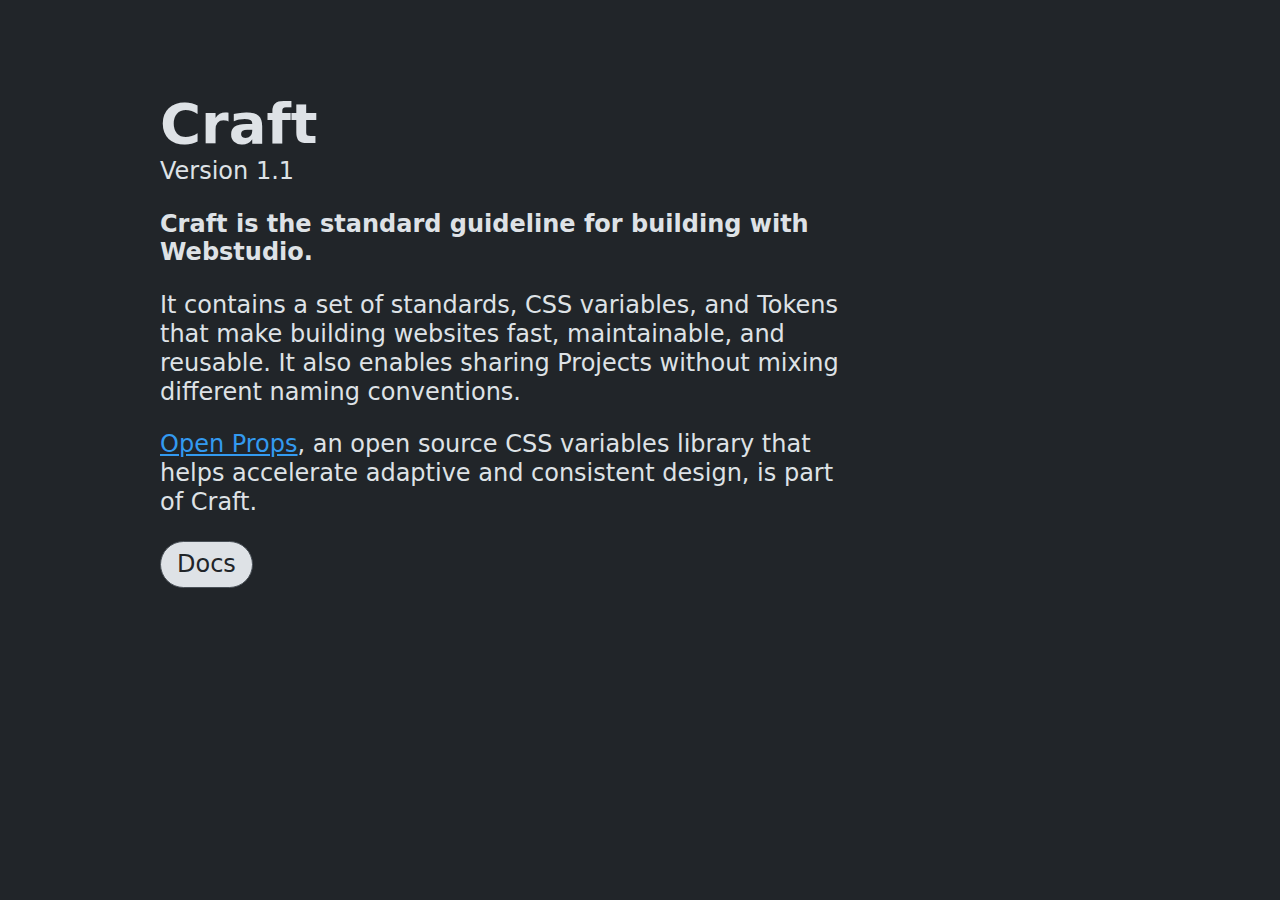
==== index.html @ 31cf50a5 "test" ====
<!doctype html>
<html lang="en">
  <head>
    <link
      rel="stylesheet"
      type="text/css"
      href="/assets/static/app_generated_index-6937cd5a.BO4XFbUO.css"
    />
    <meta charset="UTF-8" />
    <meta name="viewport" content="width=device-width,initial-scale=1" />
    <meta property="og:url" content="https://url/" />
    <title>Home</title>
    <meta property="og:title" content="Home" />
    <meta property="og:type" content="website" />
    <meta property="og:image" />
  </head>
  <body class="w-body">
    <section
      class="w-box cna0hdz c1mzb2kd c1357293 c9jnjeu c1myzjic ckmmjuv czr2pxy c155uc7w"
    >
      <h1 class="w-heading c11nr3ex c11dowh9 c32myit cwrra4i">Craft</h1>
      <div class="w-box cuoke4w c6oj68y">
        <div style="display: contents">
          <div style="display: contents">
            <div class="w-text">Version 1.1</div>
          </div>
        </div>
        <p class="w-paragraph">
          <b class="w-bold-text"
            >Craft is the standard guideline for building with Webstudio.</b
          >
        </p>
        <p class="w-paragraph">
          It contains a set of standards, CSS variables, and Tokens that make
          building websites fast, maintainable, and reusable. It also enables
          sharing Projects without mixing different naming conventions.
        </p>
        <p class="w-paragraph">
          <a
            href="https://open-props.style/"
            target="_blank"
            class="w-rich-text-link cio5jgl cld4m44 cl60rel c1ib9cr2"
            >Open Props</a
          >, an open source CSS variables library that helps accelerate adaptive
          and consistent design, is part of Craft.
        </p>
        <a
          href="https://docs.webstudio.is/university/craft"
          target="_blank"
          class="w-link c14yqvd4 cl8m66n c13b531o c1my01bv c14z1eqr c1ktl1y1 cgl7u82 crlid6h caoqbwa c1aguln c135vpv5 cqrpgto cl60rel c1ib9cr2"
          >Docs</a
        >
      </div>
    </section>
    <script id="vike_pageContext" type="application/json">
      {
        "_urlRewrite": null,
        "pageId": "/pages/index",
        "routeParams": {},
        "data": {
          "url": "https://url/",
          "system": { "params": {}, "search": {}, "origin": "https://url" },
          "resources": {},
          "pageMeta": {
            "title": "Home",
            "description": "!undefined",
            "excludePageFromSearch": "!undefined",
            "language": "!undefined",
            "socialImageAssetName": "craft-cover_6-d_66BVRzqkO3HYxEpa7.png",
            "socialImageUrl": "!undefined",
            "status": "!undefined",
            "redirect": "!undefined",
            "custom": []
          }
        }
      }
    </script>
    <script
      src="/assets/entries/entry-server-routing.krnFZ1Fj.js"
      type="module"
      async
    ></script>
    <link
      rel="modulepreload"
      href="/assets/entries/pages_index.BKEkWnJT.js"
      as="script"
      type="text/javascript"
    /><link
      rel="modulepreload"
      href="/assets/chunks/chunk-Dr3wryG8.js"
      as="script"
      type="text/javascript"
    />
  </body>
</html>
---- assets/static/app_generated_index-6937cd5a.BO4XFbUO.css ----
@layer presets{:root{display:grid;min-height:100%;font-family:Arial,Roboto,sans-serif;font-size:16px;line-height:1.2;white-space:pre-wrap;white-space-collapse:preserve}body.w-body{box-sizing:border-box;border-top-width:1px;border-right-width:1px;border-bottom-width:1px;border-left-width:1px;-webkit-font-smoothing:antialiased;-moz-osx-font-smoothing:grayscale;margin:0}div.w-box,address.w-box{box-sizing:border-box;border-top-width:1px;border-right-width:1px;border-bottom-width:1px;border-left-width:1px;outline-width:1px}article.w-box{box-sizing:border-box;border-top-width:1px;border-right-width:1px;border-bottom-width:1px;border-left-width:1px;outline-width:1px}aside.w-box{box-sizing:border-box;border-top-width:1px;border-right-width:1px;border-bottom-width:1px;border-left-width:1px;outline-width:1px}figure.w-box{box-sizing:border-box;border-top-width:1px;border-right-width:1px;border-bottom-width:1px;border-left-width:1px;outline-width:1px}footer.w-box{box-sizing:border-box;border-top-width:1px;border-right-width:1px;border-bottom-width:1px;border-left-width:1px;outline-width:1px}header.w-box{box-sizing:border-box;border-top-width:1px;border-right-width:1px;border-bottom-width:1px;border-left-width:1px;outline-width:1px}main.w-box{box-sizing:border-box;border-top-width:1px;border-right-width:1px;border-bottom-width:1px;border-left-width:1px;outline-width:1px}nav.w-box{box-sizing:border-box;border-top-width:1px;border-right-width:1px;border-bottom-width:1px;border-left-width:1px;outline-width:1px}section.w-box{box-sizing:border-box;border-top-width:1px;border-right-width:1px;border-bottom-width:1px;border-left-width:1px;outline-width:1px}h1.w-heading,h2.w-heading,h3.w-heading,h4.w-heading,h5.w-heading,h6.w-heading,p.w-paragraph{box-sizing:border-box;border-top-width:1px;border-right-width:1px;border-bottom-width:1px;border-left-width:1px;outline-width:1px}a.w-link{box-sizing:border-box;border-top-width:1px;border-right-width:1px;border-bottom-width:1px;border-left-width:1px;outline-width:1px;display:inline-block}b.w-bold-text{font-weight:700;box-sizing:border-box;border-top-width:1px;border-right-width:1px;border-bottom-width:1px;border-left-width:1px}a.w-rich-text-link{box-sizing:border-box;border-top-width:1px;border-right-width:1px;border-bottom-width:1px;border-left-width:1px;outline-width:1px;display:inline-block}div.w-text{box-sizing:border-box;border-top-width:1px;border-right-width:1px;border-bottom-width:1px;border-left-width:1px;outline-width:1px;min-height:1em}div.w-html-embed{display:contents;white-space:normal;white-space-collapse:collapse}img.w-image{box-sizing:border-box;border-top-width:1px;border-right-width:1px;border-bottom-width:1px;border-left-width:1px;outline-width:1px;max-width:100%;display:block;height:auto}code.w-code-text{font-family:ui-monospace,SFMono-Regular,Consolas,Liberation Mono,Menlo,monospace;font-size:1em;box-sizing:border-box;border-top-width:1px;border-right-width:1px;border-bottom-width:1px;border-left-width:1px;display:block;padding-left:.2em;padding-right:.2em;background-color:#eee;white-space:pre-wrap;white-space-collapse:preserve}ol.w-list,ul.w-list{box-sizing:border-box;border-top-width:1px;border-right-width:1px;border-bottom-width:1px;border-left-width:1px;outline-width:1px;margin-top:0;margin-bottom:10px;padding-left:40px}li.w-list-item,span.w-text-1{box-sizing:border-box;border-top-width:1px;border-right-width:1px;border-bottom-width:1px;border-left-width:1px;outline-width:1px}blockquote.w-blockquote{margin:0 0 10px;padding:10px 20px;border-left:5px solid rgba(226,226,226,1)}hr.w-separator{height:1px;color:inherit;box-sizing:border-box;border-top-width:1px;border-right-width:1px;border-bottom-width:1px;border-left-width:1px;background-color:gray;border-top-style:none;border-right-style:none;border-left-style:none;border-bottom-style:none}}@media all{:root{--font-lineheight-00: .95;--font-lineheight-0: 1.1;--font-lineheight-1: 1.25;--font-lineheight-2: 1.375;--font-lineheight-3: 1.5;--font-lineheight-4: 1.75;--font-lineheight-5: 2;--font-letterspacing-0: -.05em;--font-letterspacing-1: .025em;--font-letterspacing-2: .05em;--font-letterspacing-3: .075em;--font-letterspacing-4: .15em;--font-letterspacing-5: .5em;--font-letterspacing-6: .75em;--font-letterspacing-7: 1em;--font-size-00: .5rem;--font-size-0: .75rem;--font-size-1: 1rem;--font-size-2: 1.1rem;--font-size-3: 1.25rem;--font-size-4: 1.5rem;--font-size-5: 2rem;--font-size-6: 2.5rem;--font-size-7: 3rem;--font-size-8: 3.5rem;--font-size-fluid-0: clamp(.75rem,2vw,1rem);--font-size-fluid-1: clamp(1rem,4vw,1.5rem);--font-size-fluid-2: clamp(1.5rem,6vw,2.5rem);--font-size-fluid-3: clamp(2rem,9vw,3.5rem);--size-000: -.5rem;--size-00: -.25rem;--size-1: .25rem;--size-2: .5rem;--size-3: 1rem;--size-4: 1.25rem;--size-5: 1.5rem;--size-6: 1.75rem;--size-7: 2rem;--size-8: 3rem;--size-9: 4rem;--size-10: 5rem;--size-11: 7.5rem;--size-12: 10rem;--size-13: 15rem;--size-14: 20rem;--size-15: 30rem;--size-px-000: -8px;--size-px-00: -4px;--size-px-1: 4px;--size-px-2: 8px;--size-px-3: 16px;--size-px-4: 20px;--size-px-5: 24px;--size-px-6: 28px;--size-px-7: 32px;--size-px-8: 48px;--size-px-9: 64px;--size-px-10: 80px;--size-px-11: 120px;--size-px-12: 160px;--size-px-13: 240px;--size-px-14: 320px;--size-px-15: 480px;--size-fluid-1: clamp(.5rem,1vw,1rem);--size-fluid-2: clamp(1rem,2vw,1.5rem);--size-fluid-3: clamp(1.5rem,3vw,2rem);--size-fluid-4: clamp(2rem,4vw,3rem);--size-fluid-5: clamp(4rem,5vw,5rem);--size-fluid-6: clamp(5rem,7vw,7.5rem);--size-fluid-7: clamp(7.5rem,10vw,10rem);--size-fluid-8: clamp(10rem,20vw,15rem);--size-fluid-9: clamp(15rem,30vw,20rem);--size-fluid-10: clamp(20rem,40vw,30rem);--size-content-1: 20ch;--size-content-2: 45ch;--size-content-3: 60ch;--size-header-1: 20ch;--size-header-2: 25ch;--size-header-3: 35ch;--size-xxs: 240px;--size-xs: 360px;--size-sm: 480px;--size-md: 768px;--size-lg: 1024px;--size-xl: 1440px;--size-xxl: 1920px;--size-relative-000: -.5ch;--size-relative-00: -.25ch;--size-relative-1: .25ch;--size-relative-2: .5ch;--size-relative-3: 1ch;--size-relative-4: 1.25ch;--size-relative-5: 1.5ch;--size-relative-6: 1.75ch;--size-relative-7: 2ch;--size-relative-8: 3ch;--size-relative-9: 4ch;--size-relative-10: 5ch;--size-relative-11: 7.5ch;--size-relative-12: 10ch;--size-relative-13: 15ch;--size-relative-14: 20ch;--size-relative-15: 30ch;--ease-1: cubic-bezier(.25,0,.5,1);--ease-2: cubic-bezier(.25,0,.4,1);--ease-3: cubic-bezier(.25,0,.3,1);--ease-4: cubic-bezier(.25,0,.2,1);--ease-5: cubic-bezier(.25,0,.1,1);--ease-in-1: cubic-bezier(.25,0,1,1);--ease-in-2: cubic-bezier(.5,0,1,1);--ease-in-3: cubic-bezier(.7,0,1,1);--ease-in-4: cubic-bezier(.9,0,1,1);--ease-in-5: cubic-bezier(1,0,1,1);--ease-out-1: cubic-bezier(0,0,.75,1);--ease-out-2: cubic-bezier(0,0,.5,1);--ease-out-3: cubic-bezier(0,0,.3,1);--ease-out-4: cubic-bezier(0,0,.1,1);--ease-out-5: cubic-bezier(0,0,0,1);--ease-in-out-1: cubic-bezier(.1,0,.9,1);--ease-in-out-2: cubic-bezier(.3,0,.7,1);--ease-in-out-3: cubic-bezier(.5,0,.5,1);--ease-in-out-4: cubic-bezier(.7,0,.3,1);--ease-in-out-5: cubic-bezier(.9,0,.1,1);--ease-elastic-out-1: cubic-bezier(.5,.75,.75,1.25);--ease-elastic-out-2: cubic-bezier(.5,1,.75,1.25);--ease-elastic-out-3: cubic-bezier(.5,1.25,.75,1.25);--ease-elastic-out-4: cubic-bezier(.5,1.5,.75,1.25);--ease-elastic-out-5: cubic-bezier(.5,1.75,.75,1.25);--ease-elastic-in-1: cubic-bezier(.5,-.25,.75,1);--ease-elastic-in-2: cubic-bezier(.5,-.5,.75,1);--ease-elastic-in-3: cubic-bezier(.5,-.75,.75,1);--ease-elastic-in-4: cubic-bezier(.5,-1,.75,1);--ease-elastic-in-5: cubic-bezier(.5,-1.25,.75,1);--ease-elastic-in-out-1: cubic-bezier(.5,-.1,.1,1.5);--ease-elastic-in-out-2: cubic-bezier(.5,-.3,.1,1.5);--ease-elastic-in-out-3: cubic-bezier(.5,-.5,.1,1.5);--ease-elastic-in-out-4: cubic-bezier(.5,-.7,.1,1.5);--ease-elastic-in-out-5: cubic-bezier(.5,-.9,.1,1.5);--ease-step-1: steps(2);--ease-step-2: steps(3);--ease-step-3: steps(4);--ease-step-4: steps(7);--ease-step-5: steps(10);--ease-elastic-1: var(--ease-elastic-out-1);--ease-elastic-2: var(--ease-elastic-out-2);--ease-elastic-3: var(--ease-elastic-out-3);--ease-elastic-4: var(--ease-elastic-out-4);--ease-elastic-5: var(--ease-elastic-out-5);--ease-squish-1: var(--ease-elastic-in-out-1);--ease-squish-2: var(--ease-elastic-in-out-2);--ease-squish-3: var(--ease-elastic-in-out-3);--ease-squish-4: var(--ease-elastic-in-out-4);--ease-squish-5: var(--ease-elastic-in-out-5);--ease-spring-1: linear(0,.006,.025 2.8%,.101 6.1%,.539 18.9%,.721 25.3%,.849 31.5%,.937 38.1%,.968 41.8%,.991 45.7%,1.006 50.1%,1.015 55%,1.017 63.9%,1.001);--ease-spring-2: linear(0,.007,.029 2.2%,.118 4.7%,.625 14.4%,.826 19%,.902,.962,1.008 26.1%,1.041 28.7%,1.064 32.1%,1.07 36%,1.061 40.5%,1.015 53.4%,.999 61.6%,.995 71.2%,1);--ease-spring-3: linear(0,.009,.035 2.1%,.141 4.4%,.723 12.9%,.938 16.7%,1.017,1.077,1.121,1.149 24.3%,1.159,1.163,1.161,1.154 29.9%,1.129 32.8%,1.051 39.6%,1.017 43.1%,.991,.977 51%,.974 53.8%,.975 57.1%,.997 69.8%,1.003 76.9%,1);--ease-spring-4: linear(0,.009,.037 1.7%,.153 3.6%,.776 10.3%,1.001,1.142 16%,1.185,1.209 19%,1.215 19.9% 20.8%,1.199,1.165 25%,1.056 30.3%,1.008 33%,.973,.955 39.2%,.953 41.1%,.957 43.3%,.998 53.3%,1.009 59.1% 63.7%,.998 78.9%,1);--ease-spring-5: linear(0,.01,.04 1.6%,.161 3.3%,.816 9.4%,1.046,1.189 14.4%,1.231,1.254 17%,1.259,1.257 18.6%,1.236,1.194 22.3%,1.057 27%,.999 29.4%,.955 32.1%,.942,.935 34.9%,.933,.939 38.4%,1 47.3%,1.011,1.017 52.6%,1.016 56.4%,1 65.2%,.996 70.2%,1.001 87.2%,1);--ease-bounce-1: linear(0,.004,.016,.035,.063,.098,.141,.191,.25,.316,.391 36.8%,.563,.766,1 58.8%,.946,.908 69.1%,.895,.885,.879,.878,.879,.885,.895,.908 89.7%,.946,1);--ease-bounce-2: linear(0,.004,.016,.035,.063,.098,.141 15.1%,.25,.391,.562,.765,1,.892 45.2%,.849,.815,.788,.769,.757,.753,.757,.769,.788,.815,.85,.892 75.2%,1 80.2%,.973,.954,.943,.939,.943,.954,.973,1);--ease-bounce-3: linear(0,.004,.016,.035,.062,.098,.141 11.4%,.25,.39,.562,.764,1 30.3%,.847 34.8%,.787,.737,.699,.672,.655,.65,.656,.672,.699,.738,.787,.847 61.7%,1 66.2%,.946,.908,.885 74.2%,.879,.878,.879,.885 79.5%,.908,.946,1 87.4%,.981,.968,.96,.957,.96,.968,.981,1);--ease-bounce-4: linear(0,.004,.016 3%,.062,.141,.25,.391,.562 18.2%,1 24.3%,.81,.676 32.3%,.629,.595,.575,.568,.575,.595,.629,.676 48.2%,.811,1 56.2%,.918,.86,.825,.814,.825,.86,.918,1 77.2%,.94 80.6%,.925,.92,.925,.94 87.5%,1 90.9%,.974,.965,.974,1);--ease-bounce-5: linear(0,.004,.016 2.5%,.063,.141,.25 10.1%,.562,1 20.2%,.783,.627,.534 30.9%,.511,.503,.511,.534 38%,.627,.782,1 48.7%,.892,.815,.769 56.3%,.757,.753,.757,.769 61.3%,.815,.892,1 68.8%,.908 72.4%,.885,.878,.885,.908 79.4%,1 83%,.954 85.5%,.943,.939,.943,.954 90.5%,1 93%,.977,.97,.977,1);--layer-1: 1;--layer-2: 2;--layer-3: 3;--layer-4: 4;--layer-5: 5;--layer-important: 2147483647;--shadow-color: 220 3% 15%;--shadow-strength: 1%;--inner-shadow-highlight: inset 0-.5px 0 0#fff,inset 0 .5px 0 0 rgba(0,0,0,.067);--shadow-1: 0 1px 2px -1px hsl(var(--shadow-color)/calc(var(--shadow-strength) + 9%));--shadow-2: 0 3px 5px -2px hsl(var(--shadow-color)/calc(var(--shadow-strength) + 3%)),0 7px 14px -5px hsl(var(--shadow-color)/calc(var(--shadow-strength) + 5%));--shadow-3: 0 -1px 3px 0 hsl(var(--shadow-color)/calc(var(--shadow-strength) + 2%)),0 1px 2px -5px hsl(var(--shadow-color)/calc(var(--shadow-strength) + 2%)),0 2px 5px -5px hsl(var(--shadow-color)/calc(var(--shadow-strength) + 4%)),0 4px 12px -5px hsl(var(--shadow-color)/calc(var(--shadow-strength) + 5%)),0 12px 15px -5px hsl(var(--shadow-color)/calc(var(--shadow-strength) + 7%));--shadow-4: 0 -2px 5px 0 hsl(var(--shadow-color)/calc(var(--shadow-strength) + 2%)),0 1px 1px -2px hsl(var(--shadow-color)/calc(var(--shadow-strength) + 3%)),0 2px 2px -2px hsl(var(--shadow-color)/calc(var(--shadow-strength) + 3%)),0 5px 5px -2px hsl(var(--shadow-color)/calc(var(--shadow-strength) + 4%)),0 9px 9px -2px hsl(var(--shadow-color)/calc(var(--shadow-strength) + 5%)),0 16px 16px -2px hsl(var(--shadow-color)/calc(var(--shadow-strength) + 6%));--shadow-5: 0 -1px 2px 0 hsl(var(--shadow-color)/calc(var(--shadow-strength) + 2%)),0 2px 1px -2px hsl(var(--shadow-color)/calc(var(--shadow-strength) + 3%)),0 5px 5px -2px hsl(var(--shadow-color)/calc(var(--shadow-strength) + 3%)),0 10px 10px -2px hsl(var(--shadow-color)/calc(var(--shadow-strength) + 4%)),0 20px 20px -2px hsl(var(--shadow-color)/calc(var(--shadow-strength) + 5%)),0 40px 40px -2px hsl(var(--shadow-color)/calc(var(--shadow-strength) + 7%));--shadow-6: 0 -1px 2px 0 hsl(var(--shadow-color)/calc(var(--shadow-strength) + 2%)),0 3px 2px -2px hsl(var(--shadow-color)/calc(var(--shadow-strength) + 3%)),0 7px 5px -2px hsl(var(--shadow-color)/calc(var(--shadow-strength) + 3%)),0 12px 10px -2px hsl(var(--shadow-color)/calc(var(--shadow-strength) + 4%)),0 22px 18px -2px hsl(var(--shadow-color)/calc(var(--shadow-strength) + 5%)),0 41px 33px -2px hsl(var(--shadow-color)/calc(var(--shadow-strength) + 6%)),0 100px 80px -2px hsl(var(--shadow-color)/calc(var(--shadow-strength) + 7%));--inner-shadow-0: inset 0 0 0 1px hsl(var(--shadow-color)/calc(var(--shadow-strength) + 9%));--inner-shadow-1: inset 0 1px 2px 0 hsl(var(--shadow-color)/calc(var(--shadow-strength) + 9%)),var(--inner-shadow-highlight);--inner-shadow-2: inset 0 1px 4px 0 hsl(var(--shadow-color)/calc(var(--shadow-strength) + 9%)),var(--inner-shadow-highlight);--inner-shadow-3: inset 0 2px 8px 0 hsl(var(--shadow-color)/calc(var(--shadow-strength) + 9%)),var(--inner-shadow-highlight);--inner-shadow-4: inset 0 2px 14px 0 hsl(var(--shadow-color)/calc(var(--shadow-strength) + 9%)),var(--inner-shadow-highlight);--ratio-square: 1;--ratio-landscape: 4/3;--ratio-portrait: 3/4;--ratio-widescreen: 16/9;--ratio-ultrawide: 18/5;--ratio-golden: 1.618/1;--gray-0: rgba(248, 249, 250, 1);--gray-1: rgba(241, 243, 245, 1);--gray-2: rgba(233, 236, 239, 1);--gray-3: rgba(222, 226, 230, 1);--gray-4: rgba(206, 212, 218, 1);--gray-5: rgba(173, 181, 189, 1);--gray-6: rgba(134, 142, 150, 1);--gray-7: rgba(73, 80, 87, 1);--gray-8: rgba(52, 58, 64, 1);--gray-9: rgba(33, 37, 41, 1);--gray-10: rgba(22, 25, 29, 1);--gray-11: rgba(13, 15, 18, 1);--gray-12: rgba(3, 5, 7, 1);--stone-0: rgba(248, 250, 251, 1);--stone-1: rgba(242, 244, 246, 1);--stone-2: rgba(235, 237, 239, 1);--stone-3: rgba(224, 228, 229, 1);--stone-4: rgba(209, 214, 216, 1);--stone-5: rgba(177, 182, 185, 1);--stone-6: rgba(151, 155, 157, 1);--stone-7: rgba(126, 130, 130, 1);--stone-8: rgba(102, 105, 104, 1);--stone-9: rgba(80, 81, 79, 1);--stone-10: rgba(58, 58, 55, 1);--stone-11: rgba(37, 37, 33, 1);--stone-12: rgba(18, 18, 16, 1);--red-0: rgba(255, 245, 245, 1);--red-1: rgba(255, 227, 227, 1);--red-2: rgba(255, 201, 201, 1);--red-3: rgba(255, 168, 168, 1);--red-4: rgba(255, 135, 135, 1);--red-5: rgba(255, 107, 107, 1);--red-6: rgba(250, 82, 82, 1);--red-7: rgba(240, 62, 62, 1);--red-8: rgba(224, 49, 49, 1);--red-9: rgba(201, 42, 42, 1);--red-10: rgba(176, 37, 37, 1);--red-11: rgba(150, 32, 32, 1);--red-12: rgba(125, 26, 26, 1);--pink-0: rgba(255, 240, 246, 1);--pink-1: rgba(255, 222, 235, 1);--pink-2: rgba(252, 194, 215, 1);--pink-3: rgba(250, 162, 193, 1);--pink-4: rgba(247, 131, 172, 1);--pink-5: rgba(240, 101, 149, 1);--pink-6: rgba(230, 73, 128, 1);--pink-7: rgba(214, 51, 108, 1);--pink-8: rgba(194, 37, 92, 1);--pink-9: rgba(166, 30, 77, 1);--pink-10: rgba(140, 25, 65, 1);--pink-11: rgba(115, 21, 54, 1);--pink-12: rgba(89, 16, 42, 1);--purple-0: rgba(248, 240, 252, 1);--purple-1: rgba(243, 217, 250, 1);--purple-2: rgba(238, 190, 250, 1);--purple-3: rgba(229, 153, 247, 1);--purple-4: rgba(218, 119, 242, 1);--purple-5: rgba(204, 93, 232, 1);--purple-6: rgba(190, 75, 219, 1);--purple-7: rgba(174, 62, 201, 1);--purple-8: rgba(156, 54, 181, 1);--purple-9: rgba(134, 46, 156, 1);--purple-10: rgba(112, 38, 130, 1);--purple-11: rgba(90, 30, 105, 1);--purple-12: rgba(68, 23, 79, 1);--violet-0: rgba(243, 240, 255, 1);--violet-1: rgba(229, 219, 255, 1);--violet-2: rgba(208, 191, 255, 1);--violet-3: rgba(177, 151, 252, 1);--violet-4: rgba(151, 117, 250, 1);--violet-5: rgba(132, 94, 247, 1);--violet-6: rgba(121, 80, 242, 1);--violet-7: rgba(112, 72, 232, 1);--violet-8: rgba(103, 65, 217, 1);--violet-9: rgba(95, 61, 196, 1);--violet-10: rgba(82, 53, 171, 1);--violet-11: rgba(70, 45, 145, 1);--violet-12: rgba(58, 37, 120, 1);--indigo-0: rgba(237, 242, 255, 1);--indigo-1: rgba(219, 228, 255, 1);--indigo-2: rgba(186, 200, 255, 1);--indigo-3: rgba(145, 167, 255, 1);--indigo-4: rgba(116, 143, 252, 1);--indigo-5: rgba(92, 124, 250, 1);--indigo-6: rgba(76, 110, 245, 1);--indigo-7: rgba(66, 99, 235, 1);--indigo-8: rgba(59, 91, 219, 1);--indigo-9: rgba(54, 79, 199, 1);--indigo-10: rgba(47, 68, 173, 1);--indigo-11: rgba(40, 58, 148, 1);--indigo-12: rgba(33, 48, 122, 1);--blue-0: rgba(231, 245, 255, 1);--blue-1: rgba(208, 235, 255, 1);--blue-2: rgba(165, 216, 255, 1);--blue-3: rgba(116, 192, 252, 1);--blue-4: rgba(77, 171, 247, 1);--blue-5: rgba(51, 154, 240, 1);--blue-6: rgba(34, 139, 230, 1);--blue-7: rgba(28, 126, 214, 1);--blue-8: rgba(25, 113, 194, 1);--blue-9: rgba(24, 100, 171, 1);--blue-10: rgba(20, 85, 145, 1);--blue-11: rgba(17, 70, 120, 1);--blue-12: rgba(13, 55, 94, 1);--cyan-0: rgba(227, 250, 252, 1);--cyan-1: rgba(197, 246, 250, 1);--cyan-2: rgba(153, 233, 242, 1);--cyan-3: rgba(102, 217, 232, 1);--cyan-4: rgba(59, 201, 219, 1);--cyan-5: rgba(34, 184, 207, 1);--cyan-6: rgba(21, 170, 191, 1);--cyan-7: rgba(16, 152, 173, 1);--cyan-8: rgba(12, 133, 153, 1);--cyan-9: rgba(11, 114, 133, 1);--cyan-10: rgba(9, 92, 107, 1);--cyan-11: rgba(7, 70, 82, 1);--cyan-12: rgba(5, 48, 56, 1);--teal-0: rgba(230, 252, 245, 1);--teal-1: rgba(195, 250, 232, 1);--teal-2: rgba(150, 242, 215, 1);--teal-3: rgba(99, 230, 190, 1);--teal-4: rgba(56, 217, 169, 1);--teal-5: rgba(32, 201, 151, 1);--teal-6: rgba(18, 184, 134, 1);--teal-7: rgba(12, 166, 120, 1);--teal-8: rgba(9, 146, 104, 1);--teal-9: rgba(8, 127, 91, 1);--teal-10: rgba(6, 102, 73, 1);--teal-11: rgba(5, 77, 55, 1);--teal-12: rgba(3, 51, 37, 1);--green-0: rgba(235, 251, 238, 1);--green-1: rgba(211, 249, 216, 1);--green-2: rgba(178, 242, 187, 1);--green-3: rgba(140, 233, 154, 1);--green-4: rgba(105, 219, 124, 1);--green-5: rgba(81, 207, 102, 1);--green-6: rgba(64, 192, 87, 1);--green-7: rgba(55, 178, 77, 1);--green-8: rgba(47, 158, 68, 1);--green-9: rgba(43, 138, 62, 1);--green-10: rgba(35, 112, 50, 1);--green-11: rgba(27, 87, 39, 1);--green-12: rgba(19, 61, 27, 1);--lime-0: rgba(244, 252, 227, 1);--lime-1: rgba(233, 250, 200, 1);--lime-2: rgba(216, 245, 162, 1);--lime-3: rgba(192, 235, 117, 1);--lime-4: rgba(169, 227, 75, 1);--lime-5: rgba(148, 216, 45, 1);--lime-6: rgba(130, 201, 30, 1);--lime-7: rgba(116, 184, 22, 1);--lime-8: rgba(102, 168, 15, 1);--lime-9: rgba(92, 148, 13, 1);--lime-10: rgba(76, 122, 11, 1);--lime-11: rgba(60, 97, 9, 1);--lime-12: rgba(44, 71, 6, 1);--yellow-0: rgba(255, 249, 219, 1);--yellow-1: rgba(255, 243, 191, 1);--yellow-2: rgba(255, 236, 153, 1);--yellow-3: rgba(255, 224, 102, 1);--yellow-4: rgba(255, 212, 59, 1);--yellow-5: rgba(252, 196, 25, 1);--yellow-6: rgba(250, 176, 5, 1);--yellow-7: rgba(245, 159, 0, 1);--yellow-8: rgba(240, 140, 0, 1);--yellow-9: rgba(230, 119, 0, 1);--yellow-10: rgba(179, 92, 0, 1);--yellow-11: rgba(128, 66, 0, 1);--yellow-12: rgba(102, 53, 0, 1);--orange-0: rgba(255, 244, 230, 1);--orange-1: rgba(255, 232, 204, 1);--orange-2: rgba(255, 216, 168, 1);--orange-3: rgba(255, 192, 120, 1);--orange-4: rgba(255, 169, 77, 1);--orange-5: rgba(255, 146, 43, 1);--orange-6: rgba(253, 126, 20, 1);--orange-7: rgba(247, 103, 7, 1);--orange-8: rgba(232, 89, 12, 1);--orange-9: rgba(217, 72, 15, 1);--orange-10: rgba(191, 64, 13, 1);--orange-11: rgba(153, 51, 11, 1);--orange-12: rgba(128, 43, 9, 1);--choco-0: rgba(255, 248, 220, 1);--choco-1: rgba(252, 225, 188, 1);--choco-2: rgba(247, 202, 158, 1);--choco-3: rgba(241, 178, 128, 1);--choco-4: rgba(233, 155, 98, 1);--choco-5: rgba(223, 133, 69, 1);--choco-6: rgba(212, 110, 37, 1);--choco-7: rgba(189, 95, 27, 1);--choco-8: rgba(164, 81, 23, 1);--choco-9: rgba(138, 69, 19, 1);--choco-10: rgba(112, 58, 19, 1);--choco-11: rgba(87, 47, 18, 1);--choco-12: rgba(61, 33, 13, 1);--brown-0: rgba(250, 244, 235, 1);--brown-1: rgba(237, 224, 209, 1);--brown-2: rgba(224, 202, 183, 1);--brown-3: rgba(211, 183, 158, 1);--brown-4: rgba(197, 162, 133, 1);--brown-5: rgba(183, 143, 109, 1);--brown-6: rgba(168, 124, 86, 1);--brown-7: rgba(149, 107, 71, 1);--brown-8: rgba(130, 91, 58, 1);--brown-9: rgba(111, 75, 45, 1);--brown-10: rgba(94, 58, 33, 1);--brown-11: rgba(78, 43, 21, 1);--brown-12: rgba(66, 36, 18, 1);--sand-0: rgba(248, 250, 251, 1);--sand-1: rgba(230, 228, 220, 1);--sand-2: rgba(213, 207, 189, 1);--sand-3: rgba(194, 185, 160, 1);--sand-4: rgba(174, 165, 140, 1);--sand-5: rgba(154, 145, 120, 1);--sand-6: rgba(134, 124, 101, 1);--sand-7: rgba(115, 106, 83, 1);--sand-8: rgba(95, 87, 70, 1);--sand-9: rgba(75, 70, 57, 1);--sand-10: rgba(56, 53, 45, 1);--sand-11: rgba(37, 37, 33, 1);--sand-12: rgba(18, 18, 16, 1);--camo-0: rgba(249, 251, 231, 1);--camo-1: rgba(232, 237, 156, 1);--camo-2: rgba(210, 223, 78, 1);--camo-3: rgba(194, 206, 52, 1);--camo-4: rgba(181, 187, 46, 1);--camo-5: rgba(167, 168, 39, 1);--camo-6: rgba(153, 150, 33, 1);--camo-7: rgba(140, 133, 28, 1);--camo-8: rgba(126, 116, 22, 1);--camo-9: rgba(109, 100, 20, 1);--camo-10: rgba(93, 84, 17, 1);--camo-11: rgba(77, 70, 14, 1);--camo-12: rgba(54, 48, 10, 1);--jungle-0: rgba(236, 254, 176, 1);--jungle-1: rgba(222, 243, 154, 1);--jungle-2: rgba(208, 232, 132, 1);--jungle-3: rgba(194, 221, 110, 1);--jungle-4: rgba(181, 209, 91, 1);--jungle-5: rgba(168, 198, 72, 1);--jungle-6: rgba(155, 187, 54, 1);--jungle-7: rgba(143, 176, 36, 1);--jungle-8: rgba(132, 165, 19, 1);--jungle-9: rgba(122, 153, 8, 1);--jungle-10: rgba(101, 128, 6, 1);--jungle-11: rgba(81, 102, 5, 1);--jungle-12: rgba(61, 77, 4, 1);--gradient-1: linear-gradient(to bottom right,#1f005c,#5b0060,#870160,#ac255e,#ca485c,#e16b5c,#f39060,#ffb56b);--gradient-2: linear-gradient(to bottom right,#48005c,#8300e2,#a269ff);--gradient-3: radial-gradient(circle at top right,#0ff,rgba(0,255,255,0)),radial-gradient(circle at bottom left,#ff1492,rgba(255,20,146,0));--gradient-4: linear-gradient(to bottom right,#00f5a0,#00d9f5);--gradient-5: conic-gradient(from -270deg at 75% 110%,#f0f,#fffaf0);--gradient-6: conic-gradient(from -90deg at top left,#000,#fff);--gradient-7: linear-gradient(to bottom right,#72c6ef,#004e8f);--gradient-8: conic-gradient(from 90deg at 50% 0%,#111,50%,#222,#111);--gradient-9: conic-gradient(from .5turn at bottom center,#add8e6,#fff);--gradient-10: conic-gradient(from 90deg at 40% -25%,gold,#f79d03,#ee6907,#e6390a,#de0d0d,#d61039,#cf1261,#c71585,#cf1261,#d61039,#de0d0d,#ee6907,#f79d03,gold,gold,gold);--gradient-11: conic-gradient(at bottom left,#ff1493,cyan);--gradient-12: conic-gradient(from 90deg at 25% -10%,#ff4500,#d3f340,#7bee85,#afeeee,#7bee85);--gradient-13: radial-gradient(circle at 50% 200%,#000142,#3b0083,#b300c3,#ff059f,#ff4661,#ffad86,#fff3c7);--gradient-14: conic-gradient(at top right,lime,cyan);--gradient-15: linear-gradient(to bottom right,#c7d2fe,#fecaca,#fef3c7);--gradient-16: radial-gradient(circle at 50% -250%,#374151,#111827,#000);--gradient-17: conic-gradient(from -90deg at 50% -25%,blue,#8a2be2);--gradient-18: linear-gradient(0deg,rgba(255,0,0,.8),rgba(255,0,0,0) 75%),linear-gradient(60deg,rgba(255,255,0,.8),rgba(255,255,0,0) 75%),linear-gradient(120deg,rgba(0,255,0,.8),rgba(0,255,0,0) 75%),linear-gradient(180deg,rgba(0,255,255,.8),rgba(0,255,255,0) 75%),linear-gradient(240deg,rgba(0,0,255,.8),rgba(0,0,255,0) 75%),linear-gradient(300deg,rgba(255,0,255,.8),rgba(255,0,255,0) 75%);--gradient-19: linear-gradient(to bottom right,#ffe259,#ffa751);--gradient-20: conic-gradient(from -135deg at -10%center,orange,#ff7715,#ff522a,#ff3f47,#ff5482,#ff69b4);--gradient-21: conic-gradient(from -90deg at 25% 115%,red,#f06,#f0c,#c0f,#60f,#00f,#00f,#00f,#00f);--gradient-22: linear-gradient(to bottom right,#acb6e5,#86fde8);--gradient-23: linear-gradient(to bottom right,#536976,#292e49);--gradient-24: conic-gradient(from .5turn at 0% 0%,#00c476,10%,#82b0ff,90%,#00c476);--gradient-25: conic-gradient(at 125% 50%,#b78cf7,#ff7c94,#ffcf0d,#ff7c94,#b78cf7);--gradient-26: linear-gradient(to bottom right,#9796f0,#fbc7d4);--gradient-27: conic-gradient(from .5turn at bottom left,#ff1493,#639);--gradient-28: conic-gradient(from -90deg at 50% 105%,#fff,orchid);--gradient-29: radial-gradient(circle at top right,#bfb3ff,rgba(191,179,255,0)),radial-gradient(circle at bottom left,#86acf9,rgba(134,172,249,0));--gradient-30: radial-gradient(circle at top right,#00ff80,rgba(0,255,128,0)),radial-gradient(circle at bottom left,#adffd6,rgba(173,255,214,0));--noise-1: url("data:image/svg+xml;charset=utf-8,%3Csvg viewBox='0 0 200 200' xmlns='http://www.w3.org/2000/svg'%3E%3Cfilter id='a'%3E%3CfeTurbulence type='fractalNoise' baseFrequency='.005' numOctaves='2' stitchTiles='stitch'/%3E%3C/filter%3E%3Crect width='100%25' height='100%25' filter='url(%23a)'/%3E%3C/svg%3E");--noise-2: url("data:image/svg+xml;charset=utf-8,%3Csvg viewBox='0 0 300 300' xmlns='http://www.w3.org/2000/svg'%3E%3Cfilter id='a'%3E%3CfeTurbulence type='fractalNoise' baseFrequency='.05' stitchTiles='stitch'/%3E%3C/filter%3E%3Crect width='100%25' height='100%25' filter='url(%23a)'/%3E%3C/svg%3E");--noise-3: url("data:image/svg+xml;charset=utf-8,%3Csvg viewBox='0 0 1024 1024' xmlns='http://www.w3.org/2000/svg'%3E%3Cfilter id='a'%3E%3CfeTurbulence type='fractalNoise' baseFrequency='.25' stitchTiles='stitch'/%3E%3C/filter%3E%3Crect width='100%25' height='100%25' filter='url(%23a)'/%3E%3C/svg%3E");--noise-4: url("data:image/svg+xml;charset=utf-8,%3Csvg viewBox='0 0 2056 2056' xmlns='http://www.w3.org/2000/svg'%3E%3Cfilter id='a'%3E%3CfeTurbulence type='fractalNoise' baseFrequency='.5' stitchTiles='stitch'/%3E%3C/filter%3E%3Crect width='100%25' height='100%25' filter='url(%23a)'/%3E%3C/svg%3E");--noise-5: url("data:image/svg+xml;charset=utf-8,%3Csvg viewBox='0 0 2056 2056' xmlns='http://www.w3.org/2000/svg'%3E%3Cfilter id='a'%3E%3CfeTurbulence type='fractalNoise' baseFrequency='.75' stitchTiles='stitch'/%3E%3C/filter%3E%3Crect width='100%25' height='100%25' filter='url(%23a)'/%3E%3C/svg%3E");--noise-filter-1: contrast(300%) brightness(100%);--noise-filter-2: contrast(200%) brightness(150%);--noise-filter-3: contrast(200%) brightness(250%);--noise-filter-4: contrast(200%) brightness(500%);--noise-filter-5: contrast(200%) brightness(1000%);--border-size-1: 1px;--border-size-2: 2px;--border-size-3: 5px;--border-size-4: 10px;--border-size-5: 25px;--radius-1: 2px;--radius-2: 5px;--radius-3: 1rem;--radius-4: 2rem;--radius-5: 4rem;--radius-6: 8rem;--radius-round: 100000px;--radius-conditional-1: clamp(0px, calc(100vw - 100%) * 1e5,var(--radius-1));--radius-conditional-2: clamp(0px, calc(100vw - 100%) * 1e5,var(--radius-2));--radius-conditional-3: clamp(0px, calc(100vw - 100%) * 1e5,var(--radius-3));--radius-conditional-4: clamp(0px, calc(100vw - 100%) * 1e5,var(--radius-4));--radius-conditional-5: clamp(0px, calc(100vw - 100%) * 1e5,var(--radius-5));--radius-conditional-6: clamp(0px, calc(100vw - 100%) * 1e5,var(--radius-6));background-color:var(--background-primary, rgba(13, 15, 18, 1));color:var(--foreground-primary, rgba(241, 243, 245, 1));--focus-color: var(--foreground-accent, rgba(34, 139, 230, 1));--focus-width: 1px;--focus-offset: 0;--duration-default: .2s;--easing-default: var(--ease-out-3);--gap-xs: var(--size-2);--gap-s: var(--size-fluid-2);--gap-m: var(--size-fluid-5);--gap-l: var(--size-fluid-7);--foreground-primary: var(--gray-3);--foreground-secondary: var(--background-primary, rgba(22, 25, 29, 1));--foreground-accent: var(--blue-5);--foreground-muted: var(--gray-5, rgba(173, 181, 189, 1));--foreground-border: var(--gray-7);--background-primary: var(--gray-9);--background-secondary: var(--gray-8, rgba(52, 58, 64, 1));--background-accent: var(--gray-3);--background-card: var(--background-secondary, rgba(52, 58, 64, 1));font-family:system-ui,sans-serif;--spacing-default: var(--size-fluid-3) }.c13b531o{padding-top:var(--size-2)}.c1my01bv{padding-bottom:var(--size-2)}.c1a8d7ts{padding-left:var(--size-4)}.c122t6uk{padding-right:var(--size-4)}.c1qom380{text-align:center}.c1dgwt71{background-color:var(--green-3)}.c10tv7lx{margin-top:var(--size-2)}.ceijzmy{margin-bottom:var(--size-2)}.cr8yqfm{border-top-left-radius:var(--radius-2)}.c1ufwdzl{border-top-right-radius:var(--radius-2)}.c5blvcv{border-bottom-left-radius:var(--radius-2)}.cml0h3f{border-bottom-right-radius:var(--radius-2)}.cry9bxc{display:flex}.c1qyy4dh{align-items:center}.ct02u4h{justify-content:center}.c1md20bl{column-gap:var(--gap-xs, .5rem)}.c1e892th{row-gap:var(--gap-xs, .5rem)}.c1357293{margin-right:auto}.c9jnjeu{margin-left:auto}.c1ea2p93{--demo-icon-opacity: 0 }.cvbguh1{--demo-icon-translate: 5px }.cxzbt5w{cursor:default}.c1cqu2xh{max-width:max-content}.c16o4em1{color:var(--green-12)}.c6wd8dp{border:var(--border-size-1) solid var(--green-7)}.cmkn8do:hover{--demo-icon-translate: 0px }.cohcyhg:hover{--demo-icon-opacity: 1 }.csru8nn{display:inline-flex}.cqmknsi{opacity:var(--demo-icon-opacity)}.c1187s2w{translate:0 var(--demo-icon-translate)}.cc50ri5{transition-property:translate,opacity}.cab2htk{transition-duration:.2s,.2s}.c1401ycp{transition-timing-function:cubic-bezier(.45,0,.55,1),ease}.cwc6hbl{transition-delay:0ms,0ms}.c11r52nx{transition-behavior:normal,normal}.cd3iwfe{transition-duration:var(--duration-default, .2s),var(--duration-default, .2s)}.c1yhcvvf{transition-timing-function:var(--easing-default, cubic-bezier(0,0,.3,1)),var(--easing-default, cubic-bezier(0,0,.3,1))}.cna0hdz{padding-top:var(--size-fluid-6)}.c1mzb2kd{padding-bottom:var(--size-fluid-6)}.c1myzjic{padding-left:var(--spacing-default)}.ckmmjuv{padding-right:var(--spacing-default)}.czr2pxy{width:100%}.c155uc7w{max-width:var(--size-lg, 1024px)}.c11nr3ex{font-size:var(--font-size-fluid-3)}.c11dowh9{font-weight:700}.c32myit{margin-top:0}.cwrra4i{margin-bottom:0}.c1lfjoq7{flex-direction:column}.c11ykhog{column-gap:var(--size-fluid-6)}.c1kt5iwx{row-gap:var(--size-fluid-6)}.c1z0l37u{column-gap:var(--gap-s, clamp(1rem,2vw,1.5rem))}.c1ml0hr7{row-gap:var(--gap-s, clamp(1rem,2vw,1.5rem))}.cbmc0x9{padding-top:var(--size-9)}.cz5g8eb{max-width:var(--size-content-3)}.c1nkzcyu{font-size:var(--font-size-3)}.cio5jgl{color:var(--foreground-accent, rgba(34, 139, 230, 1))}.cld4m44{display:inline}.cl60rel:focus-visible{outline-offset:var(--focus-offset, 0)}.c1ib9cr2:focus-visible{outline:var(--focus-width, 1px) solid var(--focus-color, rgba(51, 154, 240, 1))}.cdq89vd{column-gap:var(--size-fluid-3)}.c1tcoltv{row-gap:var(--size-fluid-3)}.c1778y6x{align-items:stretch}.c1yehcfp{background-color:#834df4}.cbvffy{padding-left:var(--size-1)}.can94pj{padding-right:var(--size-1)}.c1p3n7hw{color:var(--gray-0)}.c1pn4vw7{border-top-left-radius:3px}.cczo11{border-top-right-radius:3px}.c1tnvyeo{border-bottom-left-radius:3px}.c1pm51o8{border-bottom-right-radius:3px}.c18tatc1{width:fit-content}.c1dxq9cf{font-size:var(--font-size-fluid-2)}.cuoke4w{font-size:var(--font-size-fluid-1)}.c160atll{font-size:var(--font-size-fluid-0)}.c1kol985{font-size:var(--font-size-0)}.copqmak{display:grid}.c1f64byh{grid-template-columns:1fr 1fr}.c1w3ahi2{column-gap:var(--size-fluid-2)}.c3zdkj3{row-gap:var(--size-fluid-2)}.c2i0393{border-top-left-radius:var(--border-size-2, 2px)}.c19evryj{border-top-right-radius:var(--border-size-2, 2px)}.cntnubm{border-bottom-left-radius:var(--border-size-2, 2px)}.c16hrg7f{border-bottom-right-radius:var(--border-size-2, 2px)}.c12vy3a5{padding-left:var(--size-relative-2, .5ch)}.cuwcd3w{padding-right:var(--size-relative-2, .5ch)}.c1qakuu0{background-color:var(--background-primary, rgba(13, 15, 18, 1))}.cz20ayj{border:var(--border-size-1, 1px) solid var(--foreground-border, rgba(33, 37, 41, 1))}.c1mwdnfw{border-top:0px solid var(--foreground-accent, rgba(34, 139, 230, 1))}.cm42med{border-right:0px solid var(--foreground-accent, rgba(34, 139, 230, 1))}.cptxs8s{border-bottom:0px solid var(--foreground-accent, rgba(34, 139, 230, 1))}.csdfh58{border-left:var(--border-size-2, 2px) solid var(--foreground-accent, rgba(34, 139, 230, 1))}.c2uxojo{background-color:var(--background-secondary, rgba(52, 58, 64, 1))}.c12n5uks{border-top-left-radius:var(--radius-3)}.csb0ifw{border-top-right-radius:var(--radius-3)}.cg5j03k{border-bottom-left-radius:var(--radius-3)}.c8od1c4{border-bottom-right-radius:var(--radius-3)}.c2keyc8{padding-top:var(--size-fluid-4)}.cnkorcr{padding-bottom:var(--size-fluid-4)}.c1fhkm63{flex-grow:1}.clv8gve{flex-shrink:0}.cll3pt2{column-gap:var(--size-fluid-2, clamp(1rem,2vw,1.5rem))}.c1gy5yet{row-gap:var(--size-fluid-2, clamp(1rem,2vw,1.5rem))}.ck4tzbx{border:var(--border-size-1) dashed var(--foreground-border, rgba(33, 37, 41, 1))}.c16xs6ny{align-items:start}.c1wt8a7g{justify-content:start}.c133lpx4{column-gap:var(--size-3)}.c14u5o53{row-gap:var(--size-3)}.c1g7fxd7{padding:var(--size-fluid-4)}.c15cml01{flex-wrap:wrap}.c14yqvd4{color:var(--foreground-secondary, rgba(13, 15, 18, 1))}.cl8m66n{background-color:var(--background-accent, rgba(241, 243, 245, 1))}.c14z1eqr{padding-left:var(--size-3)}.c1ktl1y1{padding-right:var(--size-3)}.cgl7u82{border-top-left-radius:var(--radius-4)}.crlid6h{border-top-right-radius:var(--radius-4)}.caoqbwa{border-bottom-left-radius:var(--radius-4)}.c1aguln{border-bottom-right-radius:var(--radius-4)}.c135vpv5{text-decoration-line:none}.cqrpgto{border:var(--border-size-1) solid var(--foreground-border, rgba(33, 37, 41, 1))}.c1mtjugd{color:var(--foreground-primary, rgba(241, 243, 245, 1))}.c1e7helk{background-color:transparent}.ckz5c6u{border:var(--border-size-1) solid currentColor}.c9sypx0{grid-template-columns:1fr}.c1vaudkt{padding-right:var(--size-fluid-4)}.cci8rp4{padding-left:var(--size-fluid-4)}.che9upb{color:var(--foreground-muted, rgba(173, 181, 189, 1))}.c1rco612{max-width:var(--size-content-3, 60ch)}.c10zkoym{column-gap:var(--gap-s)}.ct8c5y2{row-gap:var(--gap-s)}.c7rvndl{grid-column-start:1}.c2w8hv4{grid-column-end:3}.c1umavhe{padding-top:var(--size-00)}.caipwxg{padding-bottom:var(--size-00)}.cuccfz7{color:#fff}.cir85gx{display:inline-block}.c5m8ase{flex-grow:0}.c18v2pa2{justify-content:space-between}.co39b1z{min-width:max-content}.c1sche0c{padding-top:var(--size-2, .5rem)}.c1l2989r{padding-bottom:var(--size-2, .5rem)}.cjqo3r0{position:fixed}.c1cvcmzo{top:0}.c3xzas1{left:0}.c1n6cdq4{right:0}.c1sl0nnp{z-index:var(--layer-2, 2)}.c47o47j{overflow-x:auto}.cw5izhw{overflow-y:auto}.c1cty1eq{background-color:#e1f0ff}.cdt4mfm{color:#016ccc}.c16x0h2l{font-family:monospace,sans-serif}.cagnu3j{aspect-ratio:var(--ratio-square, 1)}.c1cx42qj{background-color:currentColor}.c1nj04wn{border-top-left-radius:var(--radius-round, 100000px)}.c1nitjp7{border-top-right-radius:var(--radius-round, 100000px)}.c195lvp6{border-bottom-left-radius:var(--radius-round, 100000px)}.c1hr6a6t{border-bottom-right-radius:var(--radius-round, 100000px)}.c1s9lq31{width:var(--size-12, 10rem)}.c12y6bqh{color:var(--foreground-primary)}.c6pvryr{border:var(--border-size-1) dashed currentColor}.c1bd9ep2{color:var(--foreground-secondary)}.cpp0nin{color:var(--foreground-accent)}.czt9u4x{color:var(--foreground-muted)}.cchda18{color:var(--foreground-border)}.cvgv9nf{color:var(--background-primary)}.c1llqm3g{color:var(--background-secondary)}.c1iv8y8b{color:var(--background-accent)}.cow0ixc{color:var(--background-card)}.c17o0p2u{color:var(--focus-color, )}.cf58xc1{padding:var(--size-relative-2, .5ch)}.cx7e777{color:#262d30}.cn12ej2{font-weight:400}.c1ngdwug{padding-left:10px}.c10yh23j{padding-right:10px}.c7f1npl{padding-top:6px}.c1sjzfnm{padding-bottom:6px}.c1trj0l7{width:170px}.cbuoy5w{z-index:2}.c393lej{bottom:16px}.csxsvt6{right:16px}.c1oj4qw{border-top-left-radius:10px}.c183qt6d{border-top-right-radius:10px}.c1twgu0n{border-bottom-left-radius:10px}.c5r7m82{border-bottom-right-radius:10px}.c1fhiulb{height:auto}.cifio{font-size:12px}.c1u7hg1c{line-height:1px}.c1qqyhy5{column-gap:6px}.c1mb8swa{row-gap:6px}.c1awhn4n{background-image:linear-gradient(#fff,#fff),linear-gradient(135deg,#92fddc,#7d7ffb 31.94%,#ed72fe 64.24%,#fdd791)}.c119suh8{-webkit-background-clip:padding-box,border-box;background-clip:padding-box,border-box}.cujxabw{background-origin:padding-box,border-box}.c17xbrdu{font-family:system-ui,sans-serif}.c1lvufj2{transition-property:box-shadow}.c1oohece{transition-duration:var(--duration-default, .15s)}.co9inq6{transition-timing-function:var(--easing-default, cubic-bezier(0,0,.3,1))}.c18nx7en{transition-delay:0ms}.c13zjl4p{transition-behavior:normal}.ch9sscy{border:2px solid transparent}.c272dxa:hover{box-shadow:#4a4efa80 0 0 32px}.c13fq7lq{width:var(--size-px-3, 16px)}.c1ckxn0n{height:var(--size-px-3)}.c6oj68y{max-width:var(--size-content-2, 45ch)}}@media all and (max-width: 767px){.c1lcvbhc{grid-template-columns:1fr}.cx6c9kw{display:flex}.c174sw29{flex-direction:column}}
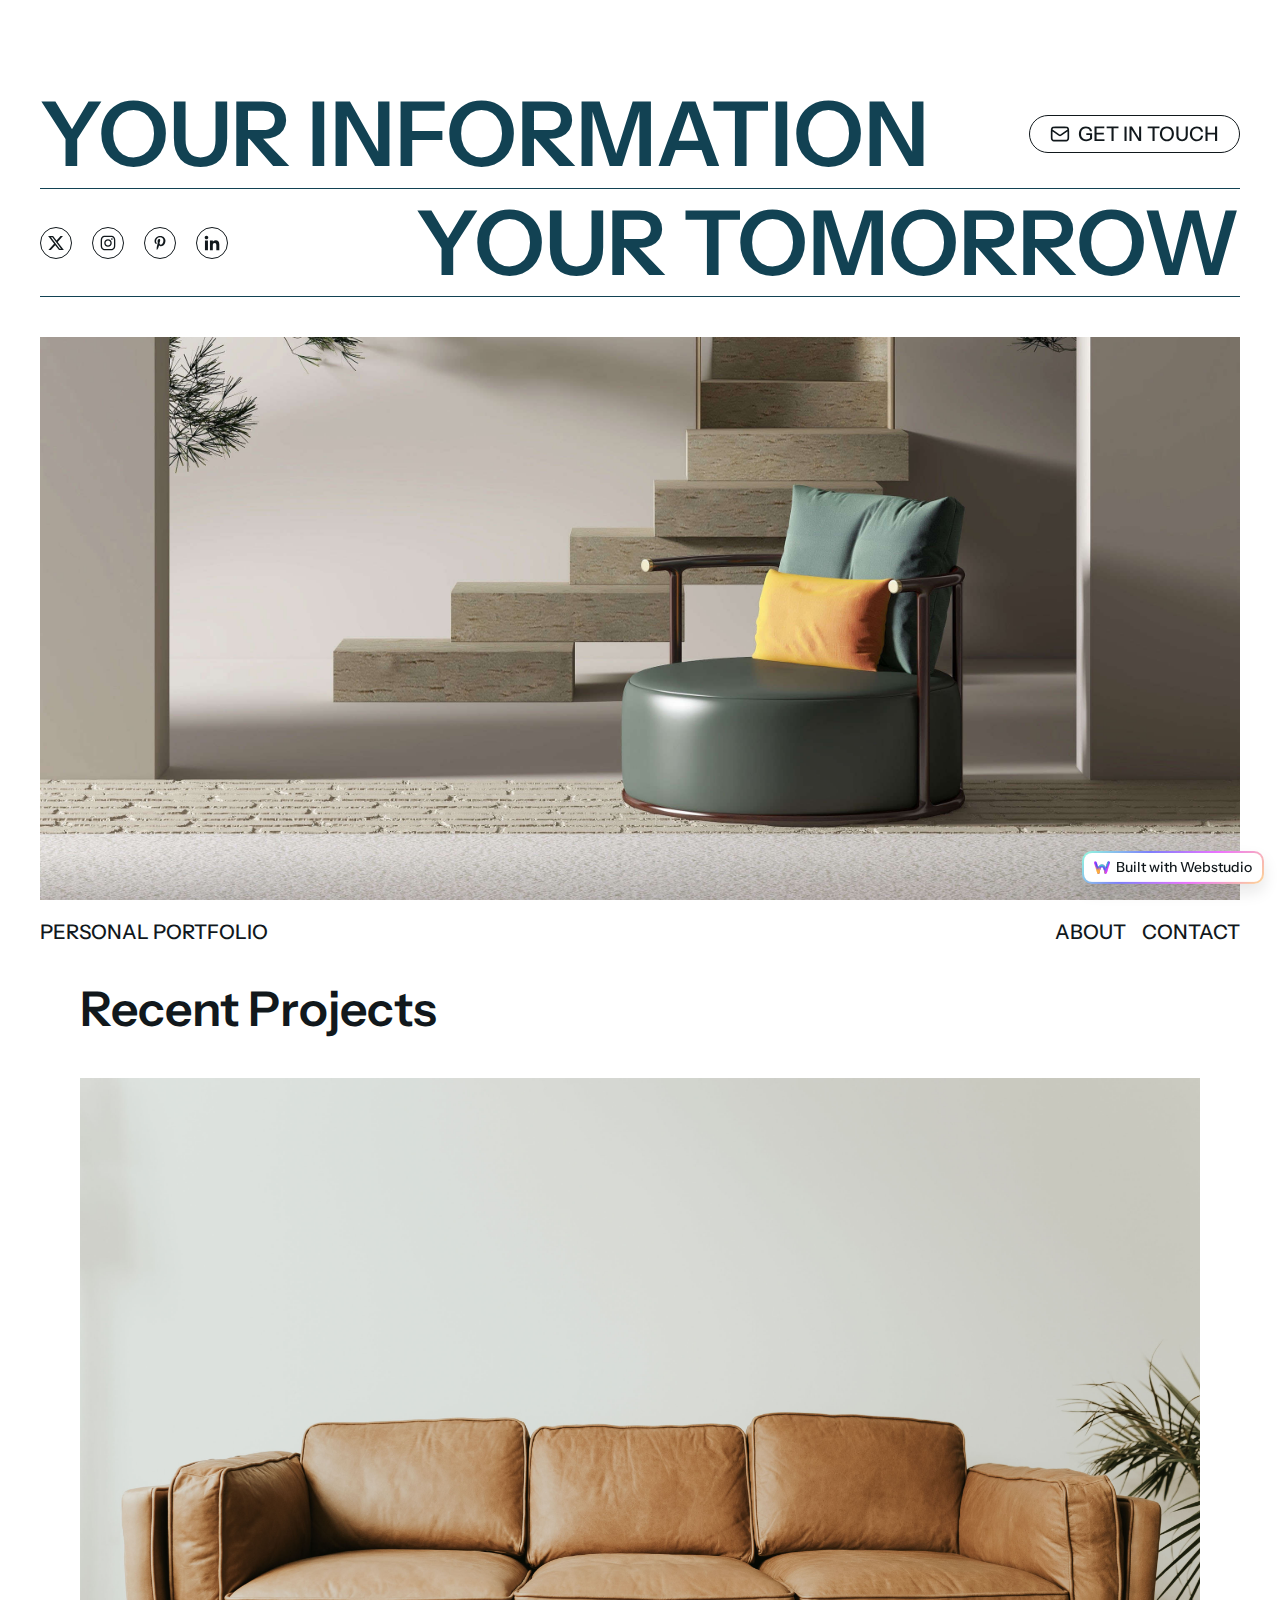
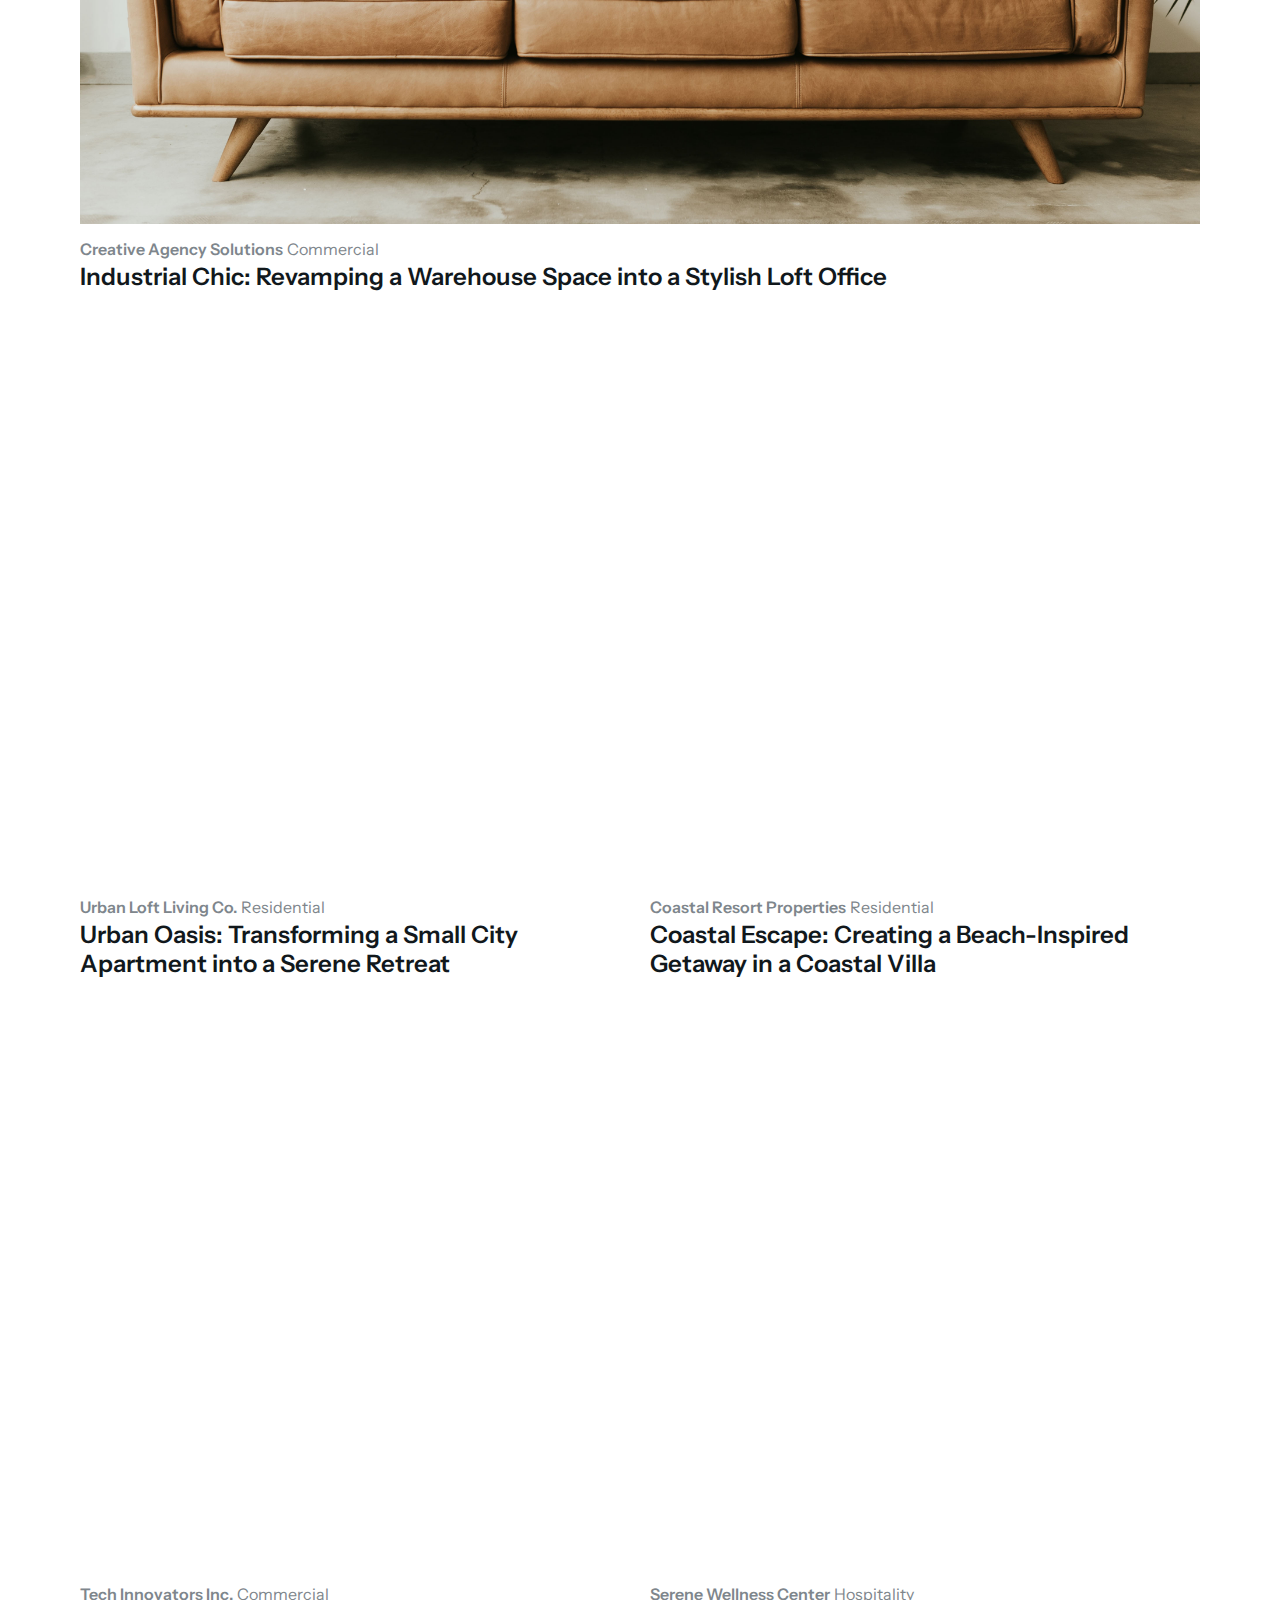
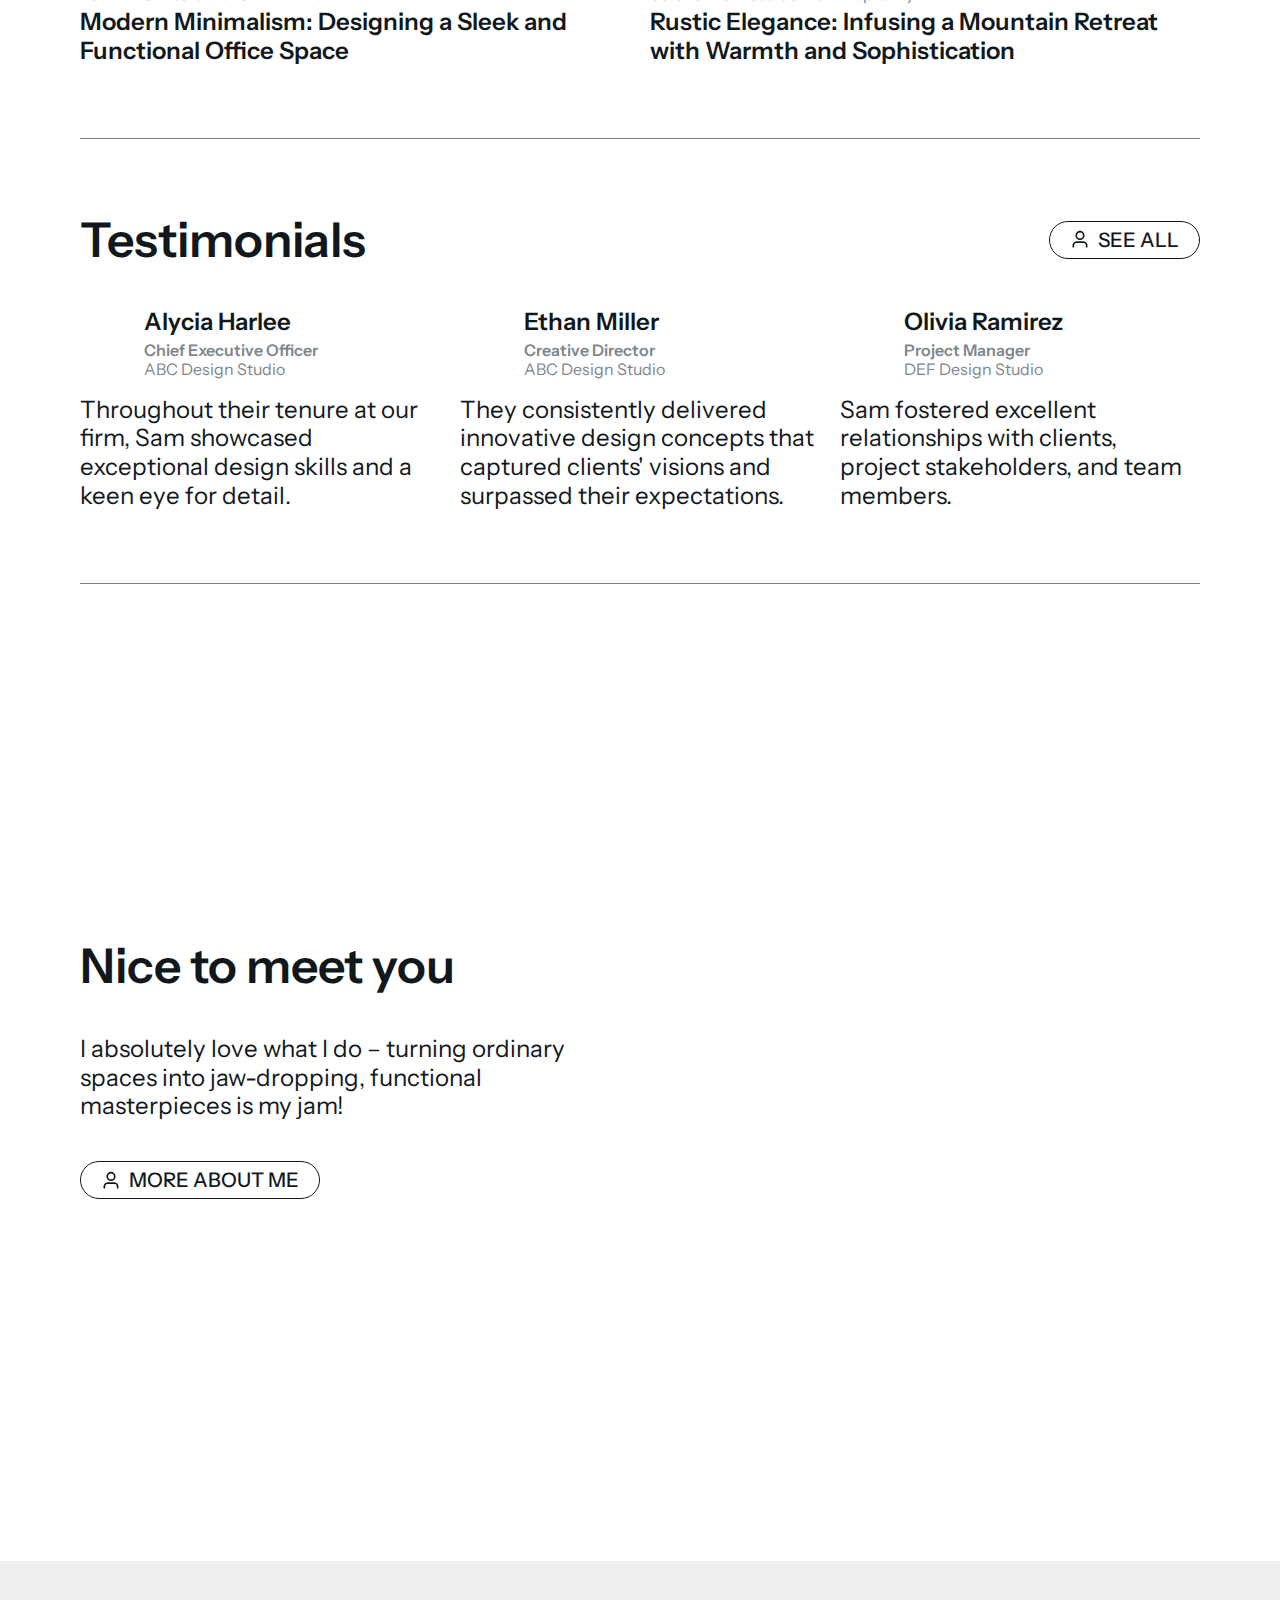
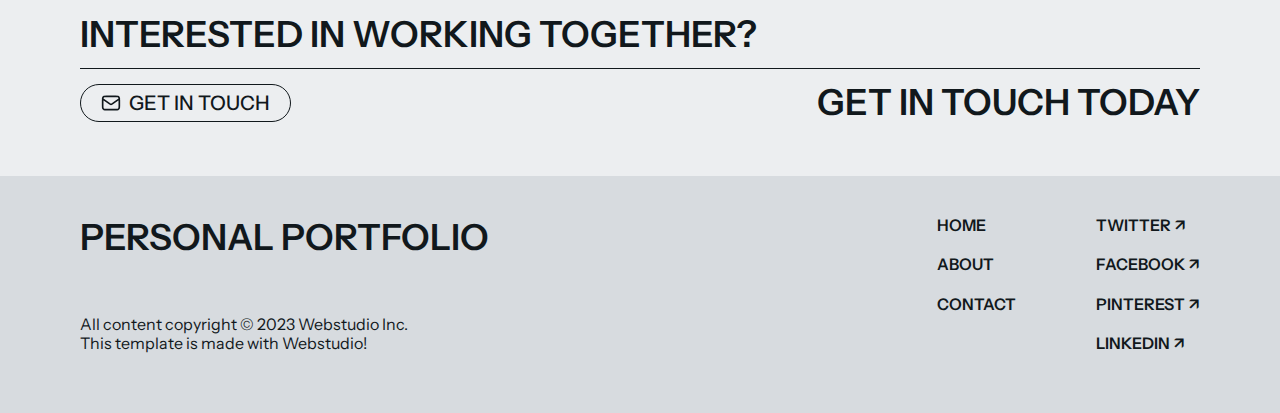
==== commit 468c3873: "Add files via upload" ====
--- a/index.html
+++ b/index.html
@@ -1,57 +1,907 @@
 <!doctype html>
-<html lang="en">
+<html
+  lang="en"
+  data-ws-project="974e9b04-34df-4939-8b59-b1295cbe117e"
+  data-ws-last-published="2025-04-11T08:26:33.192Z"
+>
   <head>
     <link
       rel="stylesheet"
       type="text/css"
-      href="/assets/static/app_generated_index-6937cd5a.BO4XFbUO.css"
+      href="/assets/static/app_generated_index-6937cd5a.2gVLRvli.css"
     />
     <meta charset="UTF-8" />
     <meta name="viewport" content="width=device-width,initial-scale=1" />
+    <link
+      rel="preload"
+      as="image"
+      imagesrcset="/assets/logo-icon-color_7lPMMn5N1_sztj7QUZvvx.svg 384w, /assets/logo-icon-color_7lPMMn5N1_sztj7QUZvvx.svg 640w, /assets/logo-icon-color_7lPMMn5N1_sztj7QUZvvx.svg 750w, /assets/logo-icon-color_7lPMMn5N1_sztj7QUZvvx.svg 828w, /assets/logo-icon-color_7lPMMn5N1_sztj7QUZvvx.svg 1080w, /assets/logo-icon-color_7lPMMn5N1_sztj7QUZvvx.svg 1200w, /assets/logo-icon-color_7lPMMn5N1_sztj7QUZvvx.svg 1920w, /assets/logo-icon-color_7lPMMn5N1_sztj7QUZvvx.svg 2048w, /assets/logo-icon-color_7lPMMn5N1_sztj7QUZvvx.svg 3840w"
+      imagesizes="(min-width: 1280px) 50vw, 100vw"
+    />
     <meta property="og:url" content="https://url/" />
     <title>Home</title>
     <meta property="og:title" content="Home" />
     <meta property="og:type" content="website" />
     <meta property="og:image" />
+    <link
+      rel="preload"
+      href="/assets/InstrumentSans-VariableFont_wdth_wght_o3etf9mcJeUAJ0jUkHwMF.ttf"
+      as="font"
+      crossorigin="anonymous"
+    />
+    <link
+      rel="preload"
+      href="/assets/SVG_Icon_34KbjMGJYz0OUHhl1EV0T.svg"
+      as="image"
+    />
+    <link
+      rel="preload"
+      href="/assets/About_Icon_White_AYFGTaG0Xjjp6P34Tf0gb.svg"
+      as="image"
+    />
+    <link
+      rel="preload"
+      href="/assets/Portfolio__Icon_VC6lMDbymwZEJV7H7JBQ3.svg"
+      as="image"
+    />
+    <link
+      rel="preload"
+      href="/assets/Contact_Icon_White_67_HWShh4J6gTKgI61jvg.svg"
+      as="image"
+    />
   </head>
   <body class="w-body">
-    <section
-      class="w-box cna0hdz c1mzb2kd c1357293 c9jnjeu c1myzjic ckmmjuv czr2pxy c155uc7w"
-    >
-      <h1 class="w-heading c11nr3ex c11dowh9 c32myit cwrra4i">Craft</h1>
-      <div class="w-box cuoke4w c6oj68y">
+    <div class="w-box c11lapjv c1tmx3h cjgcbjj cejhttc chvjn1z c7p2prc czw8boz">
+      <div style="display: contents">
         <div style="display: contents">
-          <div style="display: contents">
-            <div class="w-text">Version 1.1</div>
+          <div class="w-box c1sotb2x c1qk1h6g c1osc9n6 c1awg9k3 cyw754m">
+            <div
+              class="w-box c8nk80o c13x75cb cpeqh71 cqq2eg1 c18xl9bf cx9qu6t c1xrbobn ckydxof cunu00i cwy7e20 ctskr9n"
+            >
+              <a
+                href="/"
+                target="_self"
+                prefetch="intent"
+                class="w-link c1o8hml3 cejhttc c1ad1g5y c15lgcvk c1f6jgc2 c1qo8o4l clu3ty5"
+                >Personal Portfolio</a
+              >
+              <div class="w-box c8nk80o c1ogvzo5 cqq2eg1 c18xl9bf c1fpug7s">
+                <a
+                  href="/about"
+                  target="_self"
+                  prefetch="intent"
+                  class="w-link c1o8hml3 cejhttc c1ad1g5y c15lgcvk c1f6jgc2 c1qo8o4l c2lsnmx clu3ty5"
+                  >About</a
+                ><a
+                  href="/contact"
+                  target="_self"
+                  prefetch="intent"
+                  class="w-link cejhttc c1o8hml3 c1ad1g5y c15lgcvk c1f6jgc2 c1qo8o4l c2lsnmx clu3ty5"
+                  >Contact</a
+                >
+              </div>
+              <button
+                type="button"
+                class="w-button c13pijs9 c1scknq9 c13x75cb c7d3819 cenum42 cnewxw7 ch5h01i c1b9bckd ck9ixjl cf0pfnd c1ad1g5y cz2nl1p c1dt4ltr cn250fx c1busqa9 cgt1h5s c2dclm4 c12hgpsa c122p7hh cmxx3nh c1mxk2vx ccjcf51"
+                aria-haspopup="dialog"
+                aria-expanded="false"
+                aria-controls="radix-:Rcm:"
+                data-state="closed"
+              >
+                <div class="w-html-embed">
+                  <svg
+                    xmlns="http://www.w3.org/2000/svg"
+                    viewBox="0 0 22 22"
+                    fill="currentColor"
+                    width="100%"
+                    height="100%"
+                    style="display: block"
+                  >
+                    <path
+                      fill-rule="evenodd"
+                      d="M2 5.998a.75.75 0 0 1 .75-.75h16.5a.75.75 0 0 1 0 1.5H2.75a.75.75 0 0 1-.75-.75Zm0 5.5a.75.75 0 0 1 .75-.75h16.5a.75.75 0 0 1 0 1.5H2.75a.75.75 0 0 1-.75-.75Zm0 5.5a.75.75 0 0 1 .75-.75h16.5a.75.75 0 0 1 0 1.5H2.75a.75.75 0 0 1-.75-.75Z"
+                      clip-rule="evenodd"
+                    />
+                  </svg>
+                </div>
+              </button>
+            </div>
           </div>
         </div>
-        <p class="w-paragraph">
-          <b class="w-bold-text"
-            >Craft is the standard guideline for building with Webstudio.</b
+      </div>
+      <div
+        class="w-box c1cnh0oy cd5r7jh ckydxof cunu00i c8nk80o c14pfhm5 c1a6r51h cyrajba c1sotb2x c1t7dt52 c1qk1h6g c68fyns c1osc9n6 cwy7e20 ctskr9n"
+      >
+        <div class="w-box c7p2prc c1jru4eg c1n9yegh c1f37pet c14pfhm5">
+          <h1 class="w-heading cgiqncz cuuasv7 c8nk80o c14pfhm5 c7p2prc">
+            <div
+              class="w-text c1ol8vgd c15lgcvk c1lywmer c1ivme3m cd1rmow c1e3pejf c1t418cu ct22p2k cfzi32s c8og876 c12thir9 c140jchj c1b9a0m5"
+            >
+              Your Information
+            </div>
+            <div
+              class="w-text c1ol8vgd c15lgcvk c1lywmer c1ivme3m cd1rmow c1e3pejf c1t418cu ct22p2k cfzi32s c8og876 c1bcgmvt c12thir9 c140jchj c1b9a0m5"
+            >
+              Your Tomorrow
+            </div>
+          </h1>
+          <div
+            class="w-box c1qk1h6g c1osc9n6 c68fyns c1t7dt52 c8nk80o c14pfhm5 c4atwyc c42d2do c1t6cxfb cme02t3 cm00p69 c18m0pjh c8r9u4b cncnyxj"
           >
-        </p>
-        <p class="w-paragraph">
-          It contains a set of standards, CSS variables, and Tokens that make
-          building websites fast, maintainable, and reusable. It also enables
-          sharing Projects without mixing different naming conventions.
-        </p>
-        <p class="w-paragraph">
+            <div class="w-box cq68ihc c8nk80o c13x75cb c1ogvzo5 c1fcxglx">
+              <div style="display: contents">
+                <div style="display: contents">
+                  <a
+                    target="_self"
+                    href="/contact"
+                    prefetch="intent"
+                    class="w-link cnhmrg7 cv8693i c1mfbi5p c1wfmwzd c1od6hx9 ceo1y7m c1ivme3m cd1rmow c1e3pejf c1t418cu c9jfr10 c4efqah c4xxk3j c1dvfaiy c1f6jgc2 cejhttc c8nk80o c13x75cb cyqg6ud c1c40v9p cjq2ygk c91j3x2 cmk8m2m c13trlse c13qd8os c16v63p8 c2j77oj c8iap09 c12qkri5 co72ipd"
+                    ><div class="w-box c1fyjyvq cqxga0r"></div>
+                    <div
+                      class="w-text c15lgcvk culjnom c1j8ubra c1o8hml3 c1ad1g5y c1f6jgc2 c1qo8o4l"
+                    >
+                      Get in touch
+                    </div></a
+                  >
+                </div>
+              </div>
+            </div>
+            <div
+              class="w-box cq68ihc c8nk80o c13x75cb cyqg6ud c1n9yegh c1f37pet c1cxcrgv c1n81g8p c1fcxglx cme02t3 cm00p69"
+            >
+              <div style="display: contents">
+                <div style="display: contents">
+                  <a
+                    target="_blank"
+                    href="https://webstudio.is/"
+                    class="w-link c1dt4ltr cz2nl1p cejhttc c1ivme3m cd1rmow c1e3pejf c1t418cu cnllpgu c1i1aojq c1yuknh1 c1qzzmdv c8nk80o cvcugnk c8iap09 c126hovt"
+                    ><div class="w-html-embed">
+                      <svg
+                        xmlns="http://www.w3.org/2000/svg"
+                        width="100%"
+                        height="100%"
+                        viewBox="0 0 32 32"
+                        fill="none"
+                      >
+                        <path
+                          d="M24.0516 3.3457H28.3452L18.9651 14.0671L30 28.6564H21.3598L14.5924 19.8081L6.84902 28.6564H2.55291L12.5858 17.1887L2 3.3457H10.8596L16.9767 11.4335L24.0516 3.3457ZM22.5448 26.0864H24.9238L9.56687 5.78073H7.01386L22.5448 26.0864Z"
+                          fill="currentcolor
+"
+                        ></path>
+                      </svg></div
+                  ></a>
+                </div>
+              </div>
+              <div style="display: contents">
+                <div style="display: contents">
+                  <a
+                    target="_blank"
+                    href="https://webstudio.is/"
+                    class="w-link c1dt4ltr cz2nl1p c8nk80o cejhttc c1ivme3m cd1rmow c1e3pejf c1t418cu cnllpgu c1i1aojq c1yuknh1 c1qzzmdv cvcugnk c126hovt c8iap09"
+                    ><div class="w-html-embed">
+                      <svg
+                        xmlns="http://www.w3.org/2000/svg"
+                        width="100%"
+                        height="100%"
+                        viewBox="0 0 32 32"
+                        fill="none"
+                      >
+                        <path
+                          fill-rule="evenodd"
+                          clip-rule="evenodd"
+                          d="M16 9.32426C12.313 9.32426 9.32426 12.313 9.32426 16C9.32426 19.6868 12.313 22.6756 16 22.6756C19.6868 22.6756 22.6756 19.6868 22.6756 16C22.6756 12.313 19.6868 9.32426 16 9.32426ZM16 20.3333C13.6067 20.3333 11.6666 18.3932 11.6666 16C11.6666 13.6067 13.6067 11.6666 16 11.6666C18.3932 11.6666 20.3333 13.6067 20.3333 16C20.3333 18.3932 18.3932 20.3333 16 20.3333Z"
+                          fill="currentcolor"
+                        ></path>
+                        <path
+                          d="M22.9422 10.6203C23.8038 10.6203 24.5023 9.92187 24.5023 9.06029C24.5023 8.19872 23.8038 7.50032 22.9422 7.50032C22.0807 7.50032 21.3822 8.19872 21.3822 9.06029C21.3822 9.92187 22.0807 10.6203 22.9422 10.6203Z"
+                          fill="currentcolor"
+                        ></path>
+                        <path
+                          fill-rule="evenodd"
+                          clip-rule="evenodd"
+                          d="M16 3C12.4694 3 12.0267 3.01497 10.6401 3.07823C9.25642 3.14139 8.3114 3.36112 7.48445 3.68251C6.62959 4.01473 5.90461 4.45925 5.1819 5.18195C4.45919 5.90466 4.01468 6.62964 3.68246 7.48451C3.36107 8.3114 3.14134 9.25642 3.07818 10.6401C3.01491 12.0267 3 12.4694 3 16C3 19.5306 3.01491 19.9733 3.07818 21.3599C3.14134 22.7436 3.36107 23.6886 3.68246 24.5155C4.01468 25.3704 4.45919 26.0953 5.1819 26.8181C5.90461 27.5408 6.62959 27.9853 7.48445 28.3175C8.3114 28.6389 9.25642 28.8587 10.6401 28.9218C12.0267 28.985 12.4694 29 16 29C19.5306 29 19.9733 28.985 21.3599 28.9218C22.7436 28.8587 23.6886 28.6389 24.5155 28.3175C25.3704 27.9853 26.0953 27.5408 26.8181 26.8181C27.5408 26.0953 27.9853 25.3704 28.3175 24.5155C28.6389 23.6886 28.8587 22.7436 28.9218 21.3599C28.985 19.9733 29 19.5306 29 16C29 12.4694 28.985 12.0267 28.9218 10.6401C28.8587 9.25642 28.6389 8.3114 28.3175 7.48451C27.9853 6.62964 27.5408 5.90466 26.8181 5.18195C26.0953 4.45925 25.3704 4.01473 24.5155 3.68251C23.6886 3.36112 22.7436 3.14139 21.3599 3.07823C19.9733 3.01497 19.5306 3 16 3ZM16 5.34239C19.4711 5.34239 19.8823 5.3556 21.2531 5.41814C22.5206 5.47599 23.2089 5.68777 23.667 5.86575C24.2738 6.10158 24.7069 6.38334 25.1618 6.83822C25.6167 7.29311 25.8984 7.72622 26.1342 8.33297C26.3123 8.79106 26.5241 9.4794 26.5819 10.7469C26.6444 12.1177 26.6577 12.5289 26.6577 16C26.6577 19.4711 26.6444 19.8823 26.5819 21.2531C26.5241 22.5206 26.3123 23.2089 26.1342 23.667C25.8984 24.2738 25.6167 24.7069 25.1618 25.1618C24.7069 25.6167 24.2738 25.8984 23.667 26.1342C23.2089 26.3123 22.5206 26.5241 21.2531 26.5819C19.8825 26.6444 19.4714 26.6577 16 26.6577C12.5286 26.6577 12.1175 26.6444 10.7469 26.5819C9.4794 26.5241 8.79106 26.3123 8.33297 26.1342C7.72617 25.8984 7.29311 25.6167 6.83817 25.1618C6.38329 24.7069 6.10153 24.2738 5.86575 23.667C5.68772 23.2089 5.47594 22.5206 5.41809 21.2531C5.35555 19.8823 5.34234 19.4711 5.34234 16C5.34234 12.5289 5.35555 12.1177 5.41809 10.7469C5.47594 9.4794 5.68772 8.79106 5.86575 8.33297C6.10153 7.72622 6.38329 7.29311 6.83817 6.83822C7.29311 6.38334 7.72617 6.10158 8.33297 5.86575C8.79106 5.68777 9.4794 5.47599 10.7469 5.41814C12.1177 5.3556 12.5289 5.34239 16 5.34239Z"
+                          fill="currentcolor"
+                        ></path>
+                      </svg></div
+                  ></a>
+                </div>
+              </div>
+              <div style="display: contents">
+                <div style="display: contents">
+                  <a
+                    target="_blank"
+                    href="https://webstudio.is/"
+                    class="w-link c1dt4ltr cz2nl1p c8nk80o c1ivme3m cd1rmow c1e3pejf c1t418cu cnllpgu c1i1aojq c1yuknh1 c1qzzmdv cejhttc cvcugnk c8iap09 c126hovt"
+                    ><div class="w-html-embed">
+                      <svg
+                        xmlns="http://www.w3.org/2000/svg"
+                        width="100%"
+                        height="100%"
+                        viewBox="0 0 32 32"
+                        fill="none"
+                      >
+                        <path
+                          d="M9.10234 17.7908C9.39008 17.8867 9.77372 17.7908 9.86963 17.4072C9.96555 17.1194 10.0615 16.544 10.1574 16.2562C10.2533 15.8726 10.2533 15.7767 9.96555 15.4889C9.39008 14.8176 9.00643 13.9544 9.00643 12.7075C9.00643 9.06287 11.692 5.80188 16.1039 5.80188C19.9403 5.80188 22.0504 8.19967 22.0504 11.2688C22.0504 15.393 20.2281 18.9418 17.4466 18.9418C15.9121 18.9418 14.857 17.6949 15.1448 16.1603C15.6243 14.338 16.3916 12.4198 16.3916 11.077C16.3916 9.92607 15.7202 8.96696 14.4734 8.96696C12.9388 8.96696 11.692 10.5975 11.692 12.7075C11.692 14.0503 12.1715 15.0094 12.1715 15.0094C12.1715 15.0094 10.6369 21.6273 10.3492 22.8741C9.77372 25.176 10.2533 28.0534 10.3492 28.3411C10.3492 28.5329 10.6369 28.5329 10.7328 28.437C10.8288 28.2452 12.747 26.0392 13.3225 23.7373C13.5143 23.066 14.3775 19.805 14.3775 19.805C14.857 20.7641 16.2957 21.6273 17.9262 21.6273C22.53 21.6273 25.695 17.4072 25.695 11.7484C25.695 7.52829 22.0504 3.5 16.5834 3.5C9.77372 3.5 6.32091 8.39149 6.32091 12.5157C6.12909 14.8176 7.0882 17.0235 9.10234 17.7908Z"
+                          fill="currentcolor"
+                        ></path>
+                      </svg></div
+                  ></a>
+                </div>
+              </div>
+              <div style="display: contents">
+                <div style="display: contents">
+                  <a
+                    target="_blank"
+                    href="https://webstudio.is/"
+                    class="w-link c1dt4ltr cz2nl1p c8nk80o cejhttc c1ivme3m cd1rmow c1e3pejf c1t418cu cnllpgu c1i1aojq c1yuknh1 c1qzzmdv cvcugnk c8iap09 c126hovt"
+                    ><div class="w-html-embed">
+                      <svg
+                        xmlns="http://www.w3.org/2000/svg"
+                        width="100%"
+                        height="100%"
+                        viewBox="0 0 32 32"
+                        fill="none"
+                      >
+                        <path
+                          fill-rule="evenodd"
+                          clip-rule="evenodd"
+                          d="M6.19097 9.38193C7.96372 9.38193 9.38193 7.96372 9.38193 6.19097C9.38193 4.41821 7.96372 3 6.19097 3C4.41821 3 3 4.41821 3 6.19097C3 7.96372 4.41821 9.38193 6.19097 9.38193ZM8.79225 11.6267H3.47397V28.9997H8.79225V11.6267ZM20.7266 16.0003C18.5993 16.0003 17.4174 17.4186 17.4174 19.9004C17.4174 22.5005 17.4174 29.0006 17.5356 29.0006H12.3355V11.6275H17.5356V13.9912C17.5356 13.9912 19.072 11.1548 22.7357 11.1548C26.3994 11.1548 28.9994 13.4003 28.9994 18.0095V29.0006H23.6812V19.9004C23.6812 17.4186 22.7357 16.0003 20.7266 16.0003Z"
+                          fill="currentcolor"
+                        ></path>
+                      </svg></div
+                  ></a>
+                </div>
+              </div>
+              <div style="display: contents">
+                <div style="display: contents"></div>
+              </div>
+              <div style="display: contents">
+                <div style="display: contents"></div>
+              </div>
+              <div style="display: contents">
+                <div style="display: contents"></div>
+              </div>
+              <div style="display: contents">
+                <div style="display: contents"></div>
+              </div>
+            </div>
+          </div>
+        </div>
+        <div class="w-box c68bo36 c1qutx8k c1outejm c1661bk4">
+          <img
+            alt=""
+            src="/assets/jason-wang-5MG8cQbw-T8-unsplash_StJdZ_IllIv__SQA5S3nB.jpg"
+            class="w-image c68bo36 c1ttc2dv c1661bk4 c1xkrcu9 c7mpuod"
+            sizes="(min-width: 1280px) 50vw, 100vw"
+            srcset="
+              /assets/jason-wang-5MG8cQbw-T8-unsplash_StJdZ_IllIv__SQA5S3nB.jpg  384w,
+              /assets/jason-wang-5MG8cQbw-T8-unsplash_StJdZ_IllIv__SQA5S3nB.jpg  640w,
+              /assets/jason-wang-5MG8cQbw-T8-unsplash_StJdZ_IllIv__SQA5S3nB.jpg  750w,
+              /assets/jason-wang-5MG8cQbw-T8-unsplash_StJdZ_IllIv__SQA5S3nB.jpg  828w,
+              /assets/jason-wang-5MG8cQbw-T8-unsplash_StJdZ_IllIv__SQA5S3nB.jpg 1080w,
+              /assets/jason-wang-5MG8cQbw-T8-unsplash_StJdZ_IllIv__SQA5S3nB.jpg 1200w,
+              /assets/jason-wang-5MG8cQbw-T8-unsplash_StJdZ_IllIv__SQA5S3nB.jpg 1920w,
+              /assets/jason-wang-5MG8cQbw-T8-unsplash_StJdZ_IllIv__SQA5S3nB.jpg 2048w,
+              /assets/jason-wang-5MG8cQbw-T8-unsplash_StJdZ_IllIv__SQA5S3nB.jpg 3840w
+            "
+            decoding="async"
+            loading="lazy"
+          />
+        </div>
+      </div>
+      <div
+        class="w-box c7p2prc c42d2do c14pfhm5 csgrrs c363nkm cyw754m c199s1ik"
+      >
+        <div
+          class="w-box c3lk5pa c1eq3wrs c6b6nxe c8nk80o c14pfhm5 cswqhtm cty76jx citcu8z c15cspf0 c6kwm01 c18m0pjh c7in0j3 c14cp74y c1hfs0g9 cuyrjma czn5lo9 c12f1nir"
+        >
+          <div class="w-box c8nk80o c14pfhm5 c1a6r51h cyrajba">
+            <h1 class="w-heading c1lywmer ce8e3ub cgiqncz cuuasv7 cf91v3h">
+              Recent Projects
+            </h1>
+            <a
+              href="/project"
+              target="_self"
+              prefetch="intent"
+              class="w-link c1f6jgc2 c8nk80o c14pfhm5 cqq2eg1 c18xl9bf cejhttc"
+              ><div class="w-box c1igsn7p c1qutx8k c1outejm">
+                <img
+                  alt=""
+                  src="/assets/paul-weaver-nWidMEQsnAQ-unsplash_Hd9bvJ49YlnnKKVNOBIT4.jpeg"
+                  class="w-image c68bo36 c1661bk4 c1ttc2dv c8fybya"
+                  sizes="(min-width: 1280px) 50vw, 100vw"
+                  srcset="
+                    /assets/paul-weaver-nWidMEQsnAQ-unsplash_Hd9bvJ49YlnnKKVNOBIT4.jpeg  384w,
+                    /assets/paul-weaver-nWidMEQsnAQ-unsplash_Hd9bvJ49YlnnKKVNOBIT4.jpeg  640w,
+                    /assets/paul-weaver-nWidMEQsnAQ-unsplash_Hd9bvJ49YlnnKKVNOBIT4.jpeg  750w,
+                    /assets/paul-weaver-nWidMEQsnAQ-unsplash_Hd9bvJ49YlnnKKVNOBIT4.jpeg  828w,
+                    /assets/paul-weaver-nWidMEQsnAQ-unsplash_Hd9bvJ49YlnnKKVNOBIT4.jpeg 1080w,
+                    /assets/paul-weaver-nWidMEQsnAQ-unsplash_Hd9bvJ49YlnnKKVNOBIT4.jpeg 1200w,
+                    /assets/paul-weaver-nWidMEQsnAQ-unsplash_Hd9bvJ49YlnnKKVNOBIT4.jpeg 1920w,
+                    /assets/paul-weaver-nWidMEQsnAQ-unsplash_Hd9bvJ49YlnnKKVNOBIT4.jpeg 2048w,
+                    /assets/paul-weaver-nWidMEQsnAQ-unsplash_Hd9bvJ49YlnnKKVNOBIT4.jpeg 3840w
+                  "
+                  decoding="async"
+                  loading="lazy"
+                />
+              </div>
+              <div class="w-box c8nk80o c14pfhm5 ceob71o c1gzwxt8">
+                <div
+                  class="w-box cp19w54 c8nk80o cc3q8ja ceob71o cyvk86c cqrult6"
+                >
+                  <div class="w-text c1ytpk7j c1lywmer c6mllus">
+                    Creative Agency Solutions
+                  </div>
+                  <div class="w-text c1ytpk7j c6mllus">Commercial</div>
+                </div>
+                <div class="w-text c1lywmer">
+                  Industrial Chic: Revamping a Warehouse Space into a Stylish
+                  Loft Office
+                </div>
+              </div></a
+            >
+            <div class="w-box c8nk80o c1n9yegh cyrajba c18m0pjh">
+              <a
+                href="/project"
+                target="_self"
+                prefetch="intent"
+                class="w-link c1f6jgc2 c8nk80o c14pfhm5 cqq2eg1 c18xl9bf cejhttc c68bo36"
+                ><div class="w-box c68bo36 c1fyjyvq c1qutx8k c1outejm">
+                  <img
+                    alt=""
+                    src="/assets/kara-eads-L7EwHkq1B2s-unsplash_hZnqf6_CYa3hSkI38E38B.jpg"
+                    class="w-image c68bo36 c1661bk4 c1ttc2dv"
+                    sizes="(min-width: 1280px) 50vw, 100vw"
+                    srcset="
+                      /assets/kara-eads-L7EwHkq1B2s-unsplash_hZnqf6_CYa3hSkI38E38B.jpg  384w,
+                      /assets/kara-eads-L7EwHkq1B2s-unsplash_hZnqf6_CYa3hSkI38E38B.jpg  640w,
+                      /assets/kara-eads-L7EwHkq1B2s-unsplash_hZnqf6_CYa3hSkI38E38B.jpg  750w,
+                      /assets/kara-eads-L7EwHkq1B2s-unsplash_hZnqf6_CYa3hSkI38E38B.jpg  828w,
+                      /assets/kara-eads-L7EwHkq1B2s-unsplash_hZnqf6_CYa3hSkI38E38B.jpg 1080w,
+                      /assets/kara-eads-L7EwHkq1B2s-unsplash_hZnqf6_CYa3hSkI38E38B.jpg 1200w,
+                      /assets/kara-eads-L7EwHkq1B2s-unsplash_hZnqf6_CYa3hSkI38E38B.jpg 1920w,
+                      /assets/kara-eads-L7EwHkq1B2s-unsplash_hZnqf6_CYa3hSkI38E38B.jpg 2048w,
+                      /assets/kara-eads-L7EwHkq1B2s-unsplash_hZnqf6_CYa3hSkI38E38B.jpg 3840w
+                    "
+                    decoding="async"
+                    loading="lazy"
+                  />
+                </div>
+                <div class="w-box c8nk80o c14pfhm5 ceob71o c1gzwxt8">
+                  <div
+                    class="w-box cp19w54 c8nk80o cc3q8ja ceob71o cyvk86c cqrult6"
+                  >
+                    <div class="w-text c1ytpk7j c1lywmer c6mllus">
+                      Urban Loft Living Co.
+                    </div>
+                    <div class="w-text c1ytpk7j c6mllus">Residential</div>
+                  </div>
+                  <div class="w-text c1lywmer">
+                    Urban Oasis: Transforming a Small City Apartment into a
+                    Serene Retreat
+                  </div>
+                </div></a
+              ><a
+                href="/project"
+                target="_self"
+                prefetch="intent"
+                class="w-link c1f6jgc2 c8nk80o c14pfhm5 cqq2eg1 c18xl9bf cejhttc c68bo36"
+                ><div class="w-box c68bo36 c1fyjyvq c1qutx8k c1outejm">
+                  <img
+                    alt=""
+                    src="/assets/earl-wilcox-3xpQCOOe6hM-unsplash_2NerSMvO382JJHUQu1XdM.jpg"
+                    class="w-image c68bo36 c1661bk4 c1ttc2dv"
+                    sizes="(min-width: 1280px) 50vw, 100vw"
+                    srcset="
+                      /assets/earl-wilcox-3xpQCOOe6hM-unsplash_2NerSMvO382JJHUQu1XdM.jpg  384w,
+                      /assets/earl-wilcox-3xpQCOOe6hM-unsplash_2NerSMvO382JJHUQu1XdM.jpg  640w,
+                      /assets/earl-wilcox-3xpQCOOe6hM-unsplash_2NerSMvO382JJHUQu1XdM.jpg  750w,
+                      /assets/earl-wilcox-3xpQCOOe6hM-unsplash_2NerSMvO382JJHUQu1XdM.jpg  828w,
+                      /assets/earl-wilcox-3xpQCOOe6hM-unsplash_2NerSMvO382JJHUQu1XdM.jpg 1080w,
+                      /assets/earl-wilcox-3xpQCOOe6hM-unsplash_2NerSMvO382JJHUQu1XdM.jpg 1200w,
+                      /assets/earl-wilcox-3xpQCOOe6hM-unsplash_2NerSMvO382JJHUQu1XdM.jpg 1920w,
+                      /assets/earl-wilcox-3xpQCOOe6hM-unsplash_2NerSMvO382JJHUQu1XdM.jpg 2048w,
+                      /assets/earl-wilcox-3xpQCOOe6hM-unsplash_2NerSMvO382JJHUQu1XdM.jpg 3840w
+                    "
+                    decoding="async"
+                    loading="lazy"
+                  />
+                </div>
+                <div class="w-box c8nk80o c14pfhm5 ceob71o c1gzwxt8">
+                  <div
+                    class="w-box cp19w54 c8nk80o cc3q8ja ceob71o cyvk86c cqrult6"
+                  >
+                    <div class="w-text c1ytpk7j c1lywmer c6mllus">
+                      Coastal Resort Properties
+                    </div>
+                    <div class="w-text c1ytpk7j c6mllus">Residential</div>
+                  </div>
+                  <div class="w-text c1lywmer">
+                    Coastal Escape: Creating a Beach-Inspired Getaway in a
+                    Coastal Villa
+                  </div>
+                </div></a
+              >
+            </div>
+            <div class="w-box c8nk80o c1n9yegh cyrajba c18m0pjh">
+              <a
+                href="/project"
+                target="_self"
+                prefetch="intent"
+                class="w-link c1f6jgc2 c8nk80o c14pfhm5 cqq2eg1 c18xl9bf cejhttc c68bo36"
+                ><div class="w-box c68bo36 c1fyjyvq c1qutx8k c1outejm">
+                  <img
+                    alt=""
+                    src="/assets/charlesdeluvio-0Y1qUg1w2bs-unsplash_UR8HvTkMX3wmlnQBNynB0.jpg"
+                    class="w-image c68bo36 c1661bk4 c1ttc2dv"
+                    sizes="(min-width: 1280px) 50vw, 100vw"
+                    srcset="
+                      /assets/charlesdeluvio-0Y1qUg1w2bs-unsplash_UR8HvTkMX3wmlnQBNynB0.jpg  384w,
+                      /assets/charlesdeluvio-0Y1qUg1w2bs-unsplash_UR8HvTkMX3wmlnQBNynB0.jpg  640w,
+                      /assets/charlesdeluvio-0Y1qUg1w2bs-unsplash_UR8HvTkMX3wmlnQBNynB0.jpg  750w,
+                      /assets/charlesdeluvio-0Y1qUg1w2bs-unsplash_UR8HvTkMX3wmlnQBNynB0.jpg  828w,
+                      /assets/charlesdeluvio-0Y1qUg1w2bs-unsplash_UR8HvTkMX3wmlnQBNynB0.jpg 1080w,
+                      /assets/charlesdeluvio-0Y1qUg1w2bs-unsplash_UR8HvTkMX3wmlnQBNynB0.jpg 1200w,
+                      /assets/charlesdeluvio-0Y1qUg1w2bs-unsplash_UR8HvTkMX3wmlnQBNynB0.jpg 1920w,
+                      /assets/charlesdeluvio-0Y1qUg1w2bs-unsplash_UR8HvTkMX3wmlnQBNynB0.jpg 2048w,
+                      /assets/charlesdeluvio-0Y1qUg1w2bs-unsplash_UR8HvTkMX3wmlnQBNynB0.jpg 3840w
+                    "
+                    decoding="async"
+                    loading="lazy"
+                  />
+                </div>
+                <div class="w-box c8nk80o c14pfhm5 ceob71o c1gzwxt8">
+                  <div
+                    class="w-box cp19w54 c8nk80o cc3q8ja ceob71o cyvk86c cqrult6"
+                  >
+                    <div class="w-text c1ytpk7j c1lywmer c6mllus">
+                      Tech Innovators Inc.
+                    </div>
+                    <div class="w-text c1ytpk7j c6mllus">Commercial</div>
+                  </div>
+                  <div class="w-text c1lywmer">
+                    Modern Minimalism: Designing a Sleek and Functional Office
+                    Space
+                  </div>
+                </div></a
+              ><a
+                href="/project"
+                target="_self"
+                prefetch="intent"
+                class="w-link c1f6jgc2 c8nk80o c14pfhm5 cqq2eg1 c18xl9bf cejhttc c68bo36"
+                ><div class="w-box c68bo36 c1fyjyvq c1qutx8k c1outejm">
+                  <img
+                    alt=""
+                    src="/assets/spacejoy-h2_3dL9yLpU-unsplash_hWjk4TmVrAs44kmu5MuQ2.jpg"
+                    class="w-image c68bo36 c1661bk4 c1ttc2dv"
+                    sizes="(min-width: 1280px) 50vw, 100vw"
+                    srcset="
+                      /assets/spacejoy-h2_3dL9yLpU-unsplash_hWjk4TmVrAs44kmu5MuQ2.jpg  384w,
+                      /assets/spacejoy-h2_3dL9yLpU-unsplash_hWjk4TmVrAs44kmu5MuQ2.jpg  640w,
+                      /assets/spacejoy-h2_3dL9yLpU-unsplash_hWjk4TmVrAs44kmu5MuQ2.jpg  750w,
+                      /assets/spacejoy-h2_3dL9yLpU-unsplash_hWjk4TmVrAs44kmu5MuQ2.jpg  828w,
+                      /assets/spacejoy-h2_3dL9yLpU-unsplash_hWjk4TmVrAs44kmu5MuQ2.jpg 1080w,
+                      /assets/spacejoy-h2_3dL9yLpU-unsplash_hWjk4TmVrAs44kmu5MuQ2.jpg 1200w,
+                      /assets/spacejoy-h2_3dL9yLpU-unsplash_hWjk4TmVrAs44kmu5MuQ2.jpg 1920w,
+                      /assets/spacejoy-h2_3dL9yLpU-unsplash_hWjk4TmVrAs44kmu5MuQ2.jpg 2048w,
+                      /assets/spacejoy-h2_3dL9yLpU-unsplash_hWjk4TmVrAs44kmu5MuQ2.jpg 3840w
+                    "
+                    decoding="async"
+                    loading="lazy"
+                  />
+                </div>
+                <div class="w-box c8nk80o c14pfhm5 ceob71o c1gzwxt8">
+                  <div
+                    class="w-box cp19w54 c8nk80o cc3q8ja ceob71o cyvk86c cqrult6"
+                  >
+                    <div class="w-text c1ytpk7j c1lywmer c6mllus">
+                      Serene Wellness Center
+                    </div>
+                    <div class="w-text c1ytpk7j c6mllus">Hospitality</div>
+                  </div>
+                  <div class="w-text c1lywmer">
+                    Rustic Elegance: Infusing a Mountain Retreat with Warmth and
+                    Sophistication
+                  </div>
+                </div></a
+              >
+            </div>
+          </div>
+          <hr class="w-separator c68bo36" />
+          <div class="w-box c8nk80o c14pfhm5 c68bo36 c1a6r51h cyrajba">
+            <div
+              class="w-box c8nk80o cqrult6 c13x75cb cpeqh71 ceob71o c1gzwxt8"
+            >
+              <h1 class="w-heading cgiqncz cuuasv7 c1lywmer ce8e3ub cf91v3h">
+                Testimonials
+              </h1>
+              <a
+                href="/about"
+                target="_self"
+                prefetch="intent"
+                class="w-link cnhmrg7 cv8693i c1mfbi5p c1wfmwzd c1od6hx9 ceo1y7m c1ivme3m cd1rmow c1e3pejf c1t418cu c9jfr10 c4efqah c4xxk3j c1dvfaiy c1f6jgc2 cejhttc c8nk80o c13x75cb cyqg6ud c1c40v9p cjq2ygk c91j3x2 c1nh4z3d c13trlse c13qd8os c16v63p8 c2j77oj c8iap09 c12qkri5 c17e6x85"
+                ><div class="w-box c1fyjyvq cqxga0r"></div>
+                <div
+                  class="w-text c15lgcvk c1o8hml3 c1ad1g5y c1f6jgc2 c1qo8o4l"
+                >
+                  See ALL
+                </div></a
+              >
+            </div>
+            <div style="display: contents">
+              <div style="display: contents">
+                <div class="w-box c8nk80o c1n9yegh cyrajba c61x9or">
+                  <div class="w-box c8nk80o c14pfhm5 c68bo36 cqq2eg1 c18xl9bf">
+                    <div class="w-box c8nk80o c13x75cb cyqg6ud cqq2eg1 cv8693i">
+                      <div
+                        class="w-box c1lr5y2d c1lrid cxfkus7 c13xknd8 cq8x19e crx3gtk c1qutx8k c1outejm"
+                      >
+                        <img
+                          alt=""
+                          src="/assets/austin-wade-xjGZFo7X_nc-unsplash_v_-D6mc2Q7cYhwmxPTzua.jpeg"
+                          class="w-image c68bo36 c1661bk4 c1ttc2dv"
+                          sizes="(min-width: 1280px) 50vw, 100vw"
+                          srcset="
+                            /assets/austin-wade-xjGZFo7X_nc-unsplash_v_-D6mc2Q7cYhwmxPTzua.jpeg  384w,
+                            /assets/austin-wade-xjGZFo7X_nc-unsplash_v_-D6mc2Q7cYhwmxPTzua.jpeg  640w,
+                            /assets/austin-wade-xjGZFo7X_nc-unsplash_v_-D6mc2Q7cYhwmxPTzua.jpeg  750w,
+                            /assets/austin-wade-xjGZFo7X_nc-unsplash_v_-D6mc2Q7cYhwmxPTzua.jpeg  828w,
+                            /assets/austin-wade-xjGZFo7X_nc-unsplash_v_-D6mc2Q7cYhwmxPTzua.jpeg 1080w,
+                            /assets/austin-wade-xjGZFo7X_nc-unsplash_v_-D6mc2Q7cYhwmxPTzua.jpeg 1200w,
+                            /assets/austin-wade-xjGZFo7X_nc-unsplash_v_-D6mc2Q7cYhwmxPTzua.jpeg 1920w,
+                            /assets/austin-wade-xjGZFo7X_nc-unsplash_v_-D6mc2Q7cYhwmxPTzua.jpeg 2048w,
+                            /assets/austin-wade-xjGZFo7X_nc-unsplash_v_-D6mc2Q7cYhwmxPTzua.jpeg 3840w
+                          "
+                          decoding="async"
+                          loading="lazy"
+                        />
+                      </div>
+                      <div class="w-box c8nk80o c14pfhm5 ceob71o c1gzwxt8">
+                        <div class="w-text c1lywmer">Alycia Harlee</div>
+                        <div
+                          class="w-box cp19w54 c8nk80o c14pfhm5 cc3q8ja ceob71o cyvk86c c2y17za c18m0pjh"
+                        >
+                          <div class="w-text c1ytpk7j c1lywmer c6mllus">
+                            Chief Executive Officer
+                          </div>
+                          <div class="w-text c1ytpk7j c6mllus">
+                            ABC Design Studio
+                          </div>
+                        </div>
+                      </div>
+                    </div>
+                    <p class="w-paragraph cgiqncz cuuasv7">
+                      Throughout their tenure at our firm, Sam showcased
+                      exceptional design skills and a keen eye for detail.
+                    </p>
+                  </div>
+                  <div class="w-box c8nk80o c14pfhm5 c68bo36 cqq2eg1 c18xl9bf">
+                    <div class="w-box c8nk80o c13x75cb cyqg6ud cqq2eg1 cv8693i">
+                      <div
+                        class="w-box c1lr5y2d c1lrid cxfkus7 c13xknd8 cq8x19e crx3gtk c1qutx8k c1outejm"
+                      >
+                        <img
+                          alt=""
+                          src="/assets/foto-sushi-6anudmpILw4-unsplash_h5hwOTKnnNXVSB6AaMHYT.jpeg"
+                          class="w-image c68bo36 c1661bk4 c1ttc2dv"
+                          sizes="(min-width: 1280px) 50vw, 100vw"
+                          srcset="
+                            /assets/foto-sushi-6anudmpILw4-unsplash_h5hwOTKnnNXVSB6AaMHYT.jpeg  384w,
+                            /assets/foto-sushi-6anudmpILw4-unsplash_h5hwOTKnnNXVSB6AaMHYT.jpeg  640w,
+                            /assets/foto-sushi-6anudmpILw4-unsplash_h5hwOTKnnNXVSB6AaMHYT.jpeg  750w,
+                            /assets/foto-sushi-6anudmpILw4-unsplash_h5hwOTKnnNXVSB6AaMHYT.jpeg  828w,
+                            /assets/foto-sushi-6anudmpILw4-unsplash_h5hwOTKnnNXVSB6AaMHYT.jpeg 1080w,
+                            /assets/foto-sushi-6anudmpILw4-unsplash_h5hwOTKnnNXVSB6AaMHYT.jpeg 1200w,
+                            /assets/foto-sushi-6anudmpILw4-unsplash_h5hwOTKnnNXVSB6AaMHYT.jpeg 1920w,
+                            /assets/foto-sushi-6anudmpILw4-unsplash_h5hwOTKnnNXVSB6AaMHYT.jpeg 2048w,
+                            /assets/foto-sushi-6anudmpILw4-unsplash_h5hwOTKnnNXVSB6AaMHYT.jpeg 3840w
+                          "
+                          decoding="async"
+                          loading="lazy"
+                        />
+                      </div>
+                      <div class="w-box c8nk80o c14pfhm5 ceob71o c1gzwxt8">
+                        <div class="w-text c1lywmer">Ethan Miller</div>
+                        <div
+                          class="w-box cp19w54 c8nk80o c14pfhm5 cc3q8ja ceob71o cyvk86c c2y17za c18m0pjh"
+                        >
+                          <div class="w-text c1ytpk7j c1lywmer c6mllus">
+                            Creative Director
+                          </div>
+                          <div class="w-text c1ytpk7j c6mllus">
+                            ABC Design Studio
+                          </div>
+                        </div>
+                      </div>
+                    </div>
+                    <p class="w-paragraph cgiqncz cuuasv7">
+                      They consistently delivered innovative design concepts
+                      that captured clients&#x27; visions and surpassed their
+                      expectations.
+                    </p>
+                  </div>
+                  <div class="w-box c8nk80o c14pfhm5 c68bo36 cqq2eg1 c18xl9bf">
+                    <div class="w-box c8nk80o c13x75cb cyqg6ud cqq2eg1 cv8693i">
+                      <div
+                        class="w-box c1lr5y2d c1lrid cxfkus7 c13xknd8 cq8x19e crx3gtk c1qutx8k c1outejm"
+                      >
+                        <img
+                          alt=""
+                          src="/assets/sigmund-jzz_3jWMzHA-unsplash_nEaxM5M4m3fhbdJ20Absz.jpeg"
+                          class="w-image c68bo36 c1661bk4 c1ttc2dv"
+                          sizes="(min-width: 1280px) 50vw, 100vw"
+                          srcset="
+                            /assets/sigmund-jzz_3jWMzHA-unsplash_nEaxM5M4m3fhbdJ20Absz.jpeg  384w,
+                            /assets/sigmund-jzz_3jWMzHA-unsplash_nEaxM5M4m3fhbdJ20Absz.jpeg  640w,
+                            /assets/sigmund-jzz_3jWMzHA-unsplash_nEaxM5M4m3fhbdJ20Absz.jpeg  750w,
+                            /assets/sigmund-jzz_3jWMzHA-unsplash_nEaxM5M4m3fhbdJ20Absz.jpeg  828w,
+                            /assets/sigmund-jzz_3jWMzHA-unsplash_nEaxM5M4m3fhbdJ20Absz.jpeg 1080w,
+                            /assets/sigmund-jzz_3jWMzHA-unsplash_nEaxM5M4m3fhbdJ20Absz.jpeg 1200w,
+                            /assets/sigmund-jzz_3jWMzHA-unsplash_nEaxM5M4m3fhbdJ20Absz.jpeg 1920w,
+                            /assets/sigmund-jzz_3jWMzHA-unsplash_nEaxM5M4m3fhbdJ20Absz.jpeg 2048w,
+                            /assets/sigmund-jzz_3jWMzHA-unsplash_nEaxM5M4m3fhbdJ20Absz.jpeg 3840w
+                          "
+                          decoding="async"
+                          loading="lazy"
+                        />
+                      </div>
+                      <div class="w-box c8nk80o c14pfhm5 ceob71o c1gzwxt8">
+                        <div class="w-text c1lywmer">Olivia Ramirez</div>
+                        <div
+                          class="w-box cp19w54 c8nk80o c14pfhm5 cc3q8ja ceob71o cyvk86c c2y17za c18m0pjh"
+                        >
+                          <div class="w-text c1ytpk7j c1lywmer c6mllus">
+                            Project Manager
+                          </div>
+                          <div class="w-text c1ytpk7j c6mllus">
+                            DEF Design Studio
+                          </div>
+                        </div>
+                      </div>
+                    </div>
+                    <p class="w-paragraph cgiqncz cuuasv7">
+                      Sam fostered excellent relationships with clients, project
+                      stakeholders, and team members.
+                    </p>
+                  </div>
+                </div>
+              </div>
+            </div>
+          </div>
+          <hr class="w-separator c68bo36" />
+          <div class="w-box c1n9yegh c1f37pet c8nk80o">
+            <div
+              class="w-box c1a6r51h cyrajba c8nk80o c14pfhm5 cc3q8ja c7d3819 c68bo36 c5alcd0 c17nieo8"
+            >
+              <div
+                class="w-box c10ekkc7 c5alcd0 c17nieo8 c1rzjbxv c12librc c1mv0i7u"
+              >
+                <div
+                  class="w-box cfb835f c1ybg9qj c13pijs9 c1qutx8k c1outejm c1vu9gqi c1pfq0j cqxvbv4 cp7gzre c1gvivty"
+                >
+                  <img
+                    alt=""
+                    src="/assets/austin-wade-X6Uj51n5CE8-unsplash_59qxcdMMHV3PiWJ1NzE2f.jpg"
+                    class="w-image c68bo36 c1661bk4 c1ttc2dv cq68ihc cs9h3tm c8hnpv4"
+                    sizes="(min-width: 1280px) 50vw, 100vw"
+                    srcset="
+                      /assets/austin-wade-X6Uj51n5CE8-unsplash_59qxcdMMHV3PiWJ1NzE2f.jpg  384w,
+                      /assets/austin-wade-X6Uj51n5CE8-unsplash_59qxcdMMHV3PiWJ1NzE2f.jpg  640w,
+                      /assets/austin-wade-X6Uj51n5CE8-unsplash_59qxcdMMHV3PiWJ1NzE2f.jpg  750w,
+                      /assets/austin-wade-X6Uj51n5CE8-unsplash_59qxcdMMHV3PiWJ1NzE2f.jpg  828w,
+                      /assets/austin-wade-X6Uj51n5CE8-unsplash_59qxcdMMHV3PiWJ1NzE2f.jpg 1080w,
+                      /assets/austin-wade-X6Uj51n5CE8-unsplash_59qxcdMMHV3PiWJ1NzE2f.jpg 1200w,
+                      /assets/austin-wade-X6Uj51n5CE8-unsplash_59qxcdMMHV3PiWJ1NzE2f.jpg 1920w,
+                      /assets/austin-wade-X6Uj51n5CE8-unsplash_59qxcdMMHV3PiWJ1NzE2f.jpg 2048w,
+                      /assets/austin-wade-X6Uj51n5CE8-unsplash_59qxcdMMHV3PiWJ1NzE2f.jpg 3840w
+                    "
+                    decoding="async"
+                    loading="lazy"
+                  />
+                </div>
+                <h1 class="w-heading c1lywmer ce8e3ub cgiqncz cuuasv7 cf91v3h">
+                  Nice to meet you
+                </h1>
+              </div>
+              <p class="w-paragraph cgiqncz cuuasv7">
+                I absolutely love what I do – turning ordinary spaces into
+                jaw-dropping, functional masterpieces is my jam!
+              </p>
+              <a
+                href="/about"
+                target="_self"
+                prefetch="intent"
+                class="w-link cnhmrg7 cv8693i c1mfbi5p c1wfmwzd c1od6hx9 ceo1y7m c1ivme3m cd1rmow c1e3pejf c1t418cu c9jfr10 c4efqah c4xxk3j c1dvfaiy c1f6jgc2 cejhttc c8nk80o c13x75cb cyqg6ud c1c40v9p cjq2ygk c91j3x2 c1nh4z3d c13trlse c13qd8os c16v63p8 c2j77oj c8iap09 c12qkri5 c17e6x85"
+                ><div class="w-box c1fyjyvq cqxga0r"></div>
+                <div
+                  class="w-text c1o8hml3 c1ad1g5y c15lgcvk c1f6jgc2 c1qo8o4l"
+                >
+                  MORE ABOUT ME
+                </div></a
+              >
+            </div>
+            <div class="w-box c1qutx8k c1outejm c68bo36 c1i2stb4">
+              <img
+                alt=""
+                src="/assets/austin-wade-X6Uj51n5CE8-unsplash_59qxcdMMHV3PiWJ1NzE2f.jpg"
+                class="w-image c68bo36 c1661bk4 c1ttc2dv cq68ihc cs9h3tm c1nsr10o"
+                sizes="(min-width: 1280px) 50vw, 100vw"
+                srcset="
+                  /assets/austin-wade-X6Uj51n5CE8-unsplash_59qxcdMMHV3PiWJ1NzE2f.jpg  384w,
+                  /assets/austin-wade-X6Uj51n5CE8-unsplash_59qxcdMMHV3PiWJ1NzE2f.jpg  640w,
+                  /assets/austin-wade-X6Uj51n5CE8-unsplash_59qxcdMMHV3PiWJ1NzE2f.jpg  750w,
+                  /assets/austin-wade-X6Uj51n5CE8-unsplash_59qxcdMMHV3PiWJ1NzE2f.jpg  828w,
+                  /assets/austin-wade-X6Uj51n5CE8-unsplash_59qxcdMMHV3PiWJ1NzE2f.jpg 1080w,
+                  /assets/austin-wade-X6Uj51n5CE8-unsplash_59qxcdMMHV3PiWJ1NzE2f.jpg 1200w,
+                  /assets/austin-wade-X6Uj51n5CE8-unsplash_59qxcdMMHV3PiWJ1NzE2f.jpg 1920w,
+                  /assets/austin-wade-X6Uj51n5CE8-unsplash_59qxcdMMHV3PiWJ1NzE2f.jpg 2048w,
+                  /assets/austin-wade-X6Uj51n5CE8-unsplash_59qxcdMMHV3PiWJ1NzE2f.jpg 3840w
+                "
+                decoding="async"
+                loading="lazy"
+              />
+            </div>
+          </div>
+        </div>
+      </div>
+      <div style="display: contents">
+        <div style="display: contents">
+          <div class="w-box chvjn1z c7p2prc">
+            <div
+              class="w-box c1bsu9b6 c1nt4a8i c3lk5pa c1eq3wrs c6b6nxe c1rllvmm co923ah c15cspf0 c6kwm01 c18m0pjh c7in0j3 c14cp74y c1hfs0g9 cuyrjma"
+            >
+              <h1
+                class="w-heading cub4387 c1k14icg cgiqncz cuuasv7 c1lywmer c1e75frj c8nk80o c1n9yegh cyrajba c15lgcvk c1we5scq c2ueoyp c18m0pjh"
+              >
+                Interested in Working Together?
+              </h1>
+              <div
+                class="w-box c8nk80o c13x75cb cpeqh71 c1ivme3m cd1rmow c1e3pejf c1t418cu cfzi32s c67ehv8 c8og876 ceob71o c1gzwxt8 c9zn0lm c2md8t4 c2ueoyp"
+              >
+                <div style="display: contents">
+                  <div style="display: contents">
+                    <a
+                      target="_self"
+                      href="/contact"
+                      prefetch="intent"
+                      class="w-link cnhmrg7 cv8693i c1mfbi5p c1wfmwzd c1od6hx9 ceo1y7m c1ivme3m cd1rmow c1e3pejf c1t418cu c9jfr10 c4efqah c4xxk3j c1dvfaiy c1f6jgc2 cejhttc c8nk80o c13x75cb cyqg6ud c1c40v9p cjq2ygk c91j3x2 cmk8m2m c13trlse c13qd8os c16v63p8 c2j77oj c8iap09 c12qkri5 co72ipd"
+                      ><div class="w-box c1fyjyvq cqxga0r"></div>
+                      <div
+                        class="w-text c15lgcvk culjnom c1j8ubra c1o8hml3 c1ad1g5y c1f6jgc2 c1qo8o4l"
+                      >
+                        Get in touch
+                      </div></a
+                    >
+                  </div>
+                </div>
+                <h1
+                  class="w-heading cgiqncz cuuasv7 c1lywmer c1e75frj cub4387 c1k14icg c15lgcvk c1we5scq c1m5tofo csm9ex7"
+                >
+                  Get In Touch Today
+                </h1>
+              </div>
+            </div>
+          </div>
+        </div>
+      </div>
+      <div style="display: contents">
+        <div style="display: contents">
+          <div class="w-box cz2kf56 c7p2prc">
+            <div
+              class="w-box c1bsu9b6 c1nt4a8i c3lk5pa c1eq3wrs c6b6nxe c1rllvmm cynkcnm c8nk80o c1a6r51h cyrajba cpeqh71 c15cspf0 c6kwm01 c18m0pjh c7in0j3 c14cp74y c1hfs0g9 cuyrjma c2ueoyp"
+            >
+              <div class="w-box c8nk80o c14pfhm5">
+                <h1
+                  class="w-heading c1lywmer c1e75frj c15lgcvk cgiqncz culjnom c1j8ubra c1we5scq c1m5tofo c175li3f"
+                >
+                  Personal Portfolio
+                </h1>
+                <div class="w-text c1ytpk7j c6mllus c1i2stb4">
+                  All content copyright © 2023 Webstudio Inc.<br />This
+                  template is made with Webstudio!
+                </div>
+              </div>
+              <div class="w-box c8nk80o cir24w6 c1b6azdr">
+                <div
+                  class="w-box c8nk80o c14pfhm5 c1n9yegh c1f37pet culjnom c1j8ubra c1m5tofo"
+                >
+                  <a
+                    href="/"
+                    target="_self"
+                    prefetch="intent"
+                    class="w-link cejhttc c1f6jgc2 c15lgcvk c1ytpk7j c1lywmer clu3ty5"
+                    >Home</a
+                  ><a
+                    href="/about"
+                    target="_self"
+                    prefetch="intent"
+                    class="w-link cejhttc c1f6jgc2 c15lgcvk c1ytpk7j c1lywmer clu3ty5"
+                    >About</a
+                  ><a
+                    href="/contact"
+                    target="_self"
+                    prefetch="intent"
+                    class="w-link cejhttc c1f6jgc2 c15lgcvk c1ytpk7j c1lywmer clu3ty5"
+                    >Contact</a
+                  >
+                </div>
+                <div
+                  class="w-box c8nk80o c14pfhm5 c1n9yegh c1f37pet culjnom c1j8ubra c1m5tofo"
+                >
+                  <a
+                    href="https://twitter.com/home"
+                    target="_blank"
+                    prefetch="none"
+                    class="w-link cejhttc c1f6jgc2 c15lgcvk c1ytpk7j c1lywmer clu3ty5"
+                    >Twitter ↗</a
+                  ><a
+                    href="https://www.facebook.com/"
+                    target="_blank"
+                    prefetch="none"
+                    class="w-link cejhttc c1f6jgc2 c15lgcvk c1ytpk7j c1lywmer clu3ty5"
+                    >Facebook ↗</a
+                  ><a
+                    href="https://www.pinterest.com/"
+                    target="_blank"
+                    prefetch="none"
+                    class="w-link cejhttc c1f6jgc2 c15lgcvk c1ytpk7j c1lywmer clu3ty5"
+                    >Pinterest ↗</a
+                  ><a
+                    href="https://www.linkedin.com/feed/"
+                    target="_blank"
+                    prefetch="none"
+                    class="w-link cejhttc c1f6jgc2 c15lgcvk c1ytpk7j c1lywmer clu3ty5"
+                    >LinkedIn ↗</a
+                  >
+                </div>
+              </div>
+              <div class="w-text c1ytpk7j c13pijs9 c1ikruxj c6mllus c1vu9gqi">
+                All content copyright © 2023 Webstudio Inc.<br />This template
+                is made with Webstudio!
+              </div>
+            </div>
+          </div>
+        </div>
+      </div>
+      <div style="display: contents">
+        <div style="display: contents">
           <a
-            href="https://open-props.style/"
-            target="_blank"
-            class="w-rich-text-link cio5jgl cld4m44 cl60rel c1ib9cr2"
-            >Open Props</a
-          >, an open source CSS variables library that helps accelerate adaptive
-          and consistent design, is part of Craft.
-        </p>
-        <a
-          href="https://docs.webstudio.is/university/craft"
-          target="_blank"
-          class="w-link c14yqvd4 cl8m66n c13b531o c1my01bv c14z1eqr c1ktl1y1 cgl7u82 crlid6h caoqbwa c1aguln c135vpv5 cqrpgto cl60rel c1ib9cr2"
-          >Docs</a
-        >
+            href="https://webstudio.is/"
+            prefetch="none"
+            target="_self"
+            aria-label=""
+            rel="nofollow"
+            class="w-link c19qz7wv c1sotb2x c5mxgt2 c1cioz46 ciczvz4 c1mfbi5p c1wfmwzd c1r8ow2h c1nl8f8o c1ffxanp c1ejq3ur cpu5vp4 cdudh13 csz3l39 c12e8323 c1czqz82 c1wtbka8 cxbwle7 cc9vr3t c8nk80o c1xggkzv c1cwdvcv c87zxbu c1f6jgc2 cc7l5r4 c15qos1m cjryxmg c1qml65g c1k0upc9 cg2k4z6 c1rr2dg6 c1ggqdn cro475l cesp10d"
+            ><img
+              alt=""
+              src="/assets/logo-icon-color_7lPMMn5N1_sztj7QUZvvx.svg"
+              aria-hidden="true"
+              class="w-image c4d1sdx c10c7zpi"
+              sizes="(min-width: 1280px) 50vw, 100vw"
+              srcset="
+                /assets/logo-icon-color_7lPMMn5N1_sztj7QUZvvx.svg  384w,
+                /assets/logo-icon-color_7lPMMn5N1_sztj7QUZvvx.svg  640w,
+                /assets/logo-icon-color_7lPMMn5N1_sztj7QUZvvx.svg  750w,
+                /assets/logo-icon-color_7lPMMn5N1_sztj7QUZvvx.svg  828w,
+                /assets/logo-icon-color_7lPMMn5N1_sztj7QUZvvx.svg 1080w,
+                /assets/logo-icon-color_7lPMMn5N1_sztj7QUZvvx.svg 1200w,
+                /assets/logo-icon-color_7lPMMn5N1_sztj7QUZvvx.svg 1920w,
+                /assets/logo-icon-color_7lPMMn5N1_sztj7QUZvvx.svg 2048w,
+                /assets/logo-icon-color_7lPMMn5N1_sztj7QUZvvx.svg 3840w
+              "
+              decoding="async"
+              loading="eager"
+            />
+            <div class="w-text c7yzlmz c1ad1g5y cejhttc">
+              Built with Webstudio
+            </div></a
+          >
+        </div>
       </div>
-    </section>
+    </div>
+    <div
+      class="w-box c11lapjv c1tmx3h cjgcbjj cejhttc chvjn1z c7p2prc czw8boz"
+    ></div>
     <script id="vike_pageContext" type="application/json">
       {
         "_urlRewrite": null,
@@ -66,7 +916,7 @@
             "description": "!undefined",
             "excludePageFromSearch": "!undefined",
             "language": "!undefined",
-            "socialImageAssetName": "craft-cover_6-d_66BVRzqkO3HYxEpa7.png",
+            "socialImageAssetName": "home_YDQHYWEXL6mB9toB00sRj.png",
             "socialImageUrl": "!undefined",
             "status": "!undefined",
             "redirect": "!undefined",
@@ -76,18 +926,18 @@
       }
     </script>
     <script
-      src="/assets/entries/entry-server-routing.krnFZ1Fj.js"
+      src="/assets/entries/entry-server-routing.Q-1rX1Rs.js"
       type="module"
       async
     ></script>
     <link
       rel="modulepreload"
-      href="/assets/entries/pages_index.BKEkWnJT.js"
+      href="/assets/entries/pages_index.CeQr46F1.js"
       as="script"
       type="text/javascript"
     /><link
       rel="modulepreload"
-      href="/assets/chunks/chunk-Dr3wryG8.js"
+      href="/assets/chunks/chunk-Di7IhdvH.js"
       as="script"
       type="text/javascript"
     />
--- a/assets/static/app_generated_index-6937cd5a.2gVLRvli.css
+++ b/assets/static/app_generated_index-6937cd5a.2gVLRvli.css
@@ -0,0 +1 @@
+@font-face{font-family:Instrument Sans;font-style:normal;font-weight:400 700;font-display:swap;src:url(/assets/InstrumentSans-VariableFont_wdth_wght_o3etf9mcJeUAJ0jUkHwMF.ttf) format("truetype")}@layer presets{:root{display:grid;min-height:100%;font-family:Arial,Roboto,sans-serif;font-size:16px;line-height:1.2;white-space:pre-wrap;white-space-collapse:preserve}body.w-body{box-sizing:border-box;border-top-width:1px;border-right-width:1px;border-bottom-width:1px;border-left-width:1px;-webkit-font-smoothing:antialiased;-moz-osx-font-smoothing:grayscale;margin:0}div.w-box,address.w-box{box-sizing:border-box;border-top-width:1px;border-right-width:1px;border-bottom-width:1px;border-left-width:1px;outline-width:1px}article.w-box{box-sizing:border-box;border-top-width:1px;border-right-width:1px;border-bottom-width:1px;border-left-width:1px;outline-width:1px}aside.w-box{box-sizing:border-box;border-top-width:1px;border-right-width:1px;border-bottom-width:1px;border-left-width:1px;outline-width:1px}figure.w-box{box-sizing:border-box;border-top-width:1px;border-right-width:1px;border-bottom-width:1px;border-left-width:1px;outline-width:1px}footer.w-box{box-sizing:border-box;border-top-width:1px;border-right-width:1px;border-bottom-width:1px;border-left-width:1px;outline-width:1px}header.w-box{box-sizing:border-box;border-top-width:1px;border-right-width:1px;border-bottom-width:1px;border-left-width:1px;outline-width:1px}main.w-box{box-sizing:border-box;border-top-width:1px;border-right-width:1px;border-bottom-width:1px;border-left-width:1px;outline-width:1px}nav.w-box{box-sizing:border-box;border-top-width:1px;border-right-width:1px;border-bottom-width:1px;border-left-width:1px;outline-width:1px}section.w-box{box-sizing:border-box;border-top-width:1px;border-right-width:1px;border-bottom-width:1px;border-left-width:1px;outline-width:1px}div.w-text{box-sizing:border-box;border-top-width:1px;border-right-width:1px;border-bottom-width:1px;border-left-width:1px;outline-width:1px;min-height:1em}a.w-link{box-sizing:border-box;border-top-width:1px;border-right-width:1px;border-bottom-width:1px;border-left-width:1px;outline-width:1px;display:inline-block}h1.w-heading,h2.w-heading,h3.w-heading,h4.w-heading,h5.w-heading,h6.w-heading,p.w-paragraph{box-sizing:border-box;border-top-width:1px;border-right-width:1px;border-bottom-width:1px;border-left-width:1px;outline-width:1px}img.w-image{box-sizing:border-box;border-top-width:1px;border-right-width:1px;border-bottom-width:1px;border-left-width:1px;outline-width:1px;max-width:100%;display:block;height:auto}div.w-dialog-overlay,div.w-dialog-content{box-sizing:border-box;border-top-width:1px;border-right-width:1px;border-bottom-width:1px;border-left-width:1px;outline-width:1px}button.w-close-button{background-color:transparent;background-image:none;font-family:inherit;font-size:100%;line-height:1.15;box-sizing:border-box;text-transform:none;border:1px solid rgba(226,232,240,1);margin:0;padding:0}div.w-html-embed{display:contents;white-space:normal;white-space-collapse:collapse}button.w-button{font-family:inherit;font-size:100%;line-height:1.15;box-sizing:border-box;border-top-width:1px;border-right-width:1px;border-bottom-width:1px;border-left-width:1px;border-top-style:solid;border-right-style:solid;border-bottom-style:solid;border-left-style:solid;text-transform:none;margin:0}hr.w-separator{height:1px;color:inherit;box-sizing:border-box;border-top-width:1px;border-right-width:1px;border-bottom-width:1px;border-left-width:1px;background-color:gray;border-top-style:none;border-right-style:none;border-left-style:none;border-bottom-style:none}form.w-webhook-form{box-sizing:border-box;border-top-width:1px;border-right-width:1px;border-bottom-width:1px;border-left-width:1px;outline-width:1px}label.w-input-label{box-sizing:border-box;border-top-width:1px;border-right-width:1px;border-bottom-width:1px;border-left-width:1px;outline-width:1px;display:block}input.w-text-input{font-family:inherit;font-size:100%;line-height:1.15;box-sizing:border-box;border-top-width:1px;border-right-width:1px;border-bottom-width:1px;border-left-width:1px;border-top-style:solid;border-right-style:solid;border-bottom-style:solid;border-left-style:solid;display:block;margin:0}textarea.w-text-area{font-family:inherit;font-size:100%;line-height:1.15;box-sizing:border-box;border-top-width:1px;border-right-width:1px;border-bottom-width:1px;border-left-width:1px;border-top-style:solid;border-right-style:solid;border-bottom-style:solid;border-left-style:solid;resize:none;display:block;margin:0}}@media all{.c1sotb2x{position:fixed}.c1qk1h6g{right:0}.c1osc9n6{left:0}.c1awg9k3{z-index:2}.cyw754m{background-color:#fff}.c8nk80o{display:flex}.c1ogvzo5{justify-content:end}.cqq2eg1{column-gap:16px}.c18xl9bf{row-gap:16px}.c15lgcvk{text-transform:uppercase}.culjnom{flex-grow:1}.c1j8ubra{flex-shrink:0}.c1o8hml3{font-size:20px}.c1ad1g5y{font-weight:500}.c1f6jgc2{text-decoration-line:none}.cnhmrg7{column-gap:8px}.cv8693i{row-gap:8px}.c1mfbi5p{padding-top:6px}.c1wfmwzd{padding-bottom:6px}.c1od6hx9{padding-left:20px}.ceo1y7m{padding-right:20px}.c1ivme3m{border-top-style:solid}.cd1rmow{border-right-style:solid}.c1e3pejf{border-left-style:solid}.c1t418cu{border-bottom-style:solid}.c9jfr10{border-top-left-radius:20px}.c4efqah{border-top-right-radius:20px}.c4xxk3j{border-bottom-left-radius:20px}.c1dvfaiy{border-bottom-right-radius:20px}.cejhttc{color:#11181c}.c13x75cb{align-items:center}.cyqg6ud{justify-content:start}.c1c40v9p{background-attachment:scroll}.cjq2ygk{-webkit-background-clip:border-box;background-clip:border-box}.c91j3x2{background-blend-mode:normal}.cmk8m2m{background-image:url(/assets/Portfolio__Icon_VC6lMDbymwZEJV7H7JBQ3.svg)}.c13trlse{background-origin:padding-box}.c13qd8os{background-repeat:no-repeat}.c16v63p8{background-size:20px auto}.c2j77oj{background-position:20px 50%}.c8iap09:hover{background-color:#11181c}.c12qkri5:hover{color:#fff}.co72ipd:hover{background-image:url(/assets/Contact_Icon_White_67_HWShh4J6gTKgI61jvg.svg)}.czevxgt{background-image:url(/assets/Facebook_mp-kljzSOZtm-eIVHLSg-.svg)}.c1phtg86{background-size:auto}.cyzrzjc{width:32px}.c1z0b42o{height:32px}.ctv193i{border-top-left-radius:16px}.ckjpj30{border-top-right-radius:16px}.c1s6k6lu{border-bottom-left-radius:16px}.c11a41c0{border-bottom-right-radius:16px}.c1k8rilv{border-top-color:#11181c}.c1ih9xzl{border-right-color:#11181c}.cyl08ib{border-bottom-color:#11181c}.c1qmvwle{border-left-color:#11181c}.cgatuxm{background-position:50% 50%}.c14n43za:hover{background-image:url(/assets/Facebook_Icon_White_TIiL4zy0kaWg6l4__C-dV.svg)}.c1fyubxz{background-image:url(/assets/LinkedIn_-fmh3rgRZap9zSOHvaxzz.svg)}.c1qmlmxd:hover{background-image:url(/assets/LinkedIn_Icon_White_sNaDtjaVUa7DLtB3E2tK_.svg)}.cby61nr{background-image:url(/assets/Pinterest_VJk9b63k3gU6hKnltsx8a.svg)}.cwo4e1j:hover{background-image:url(/assets/Pinterest_Icon_White_Bf9OADRkMPyPKf_pdrQdN.svg)}.ccuo1f8{background-image:url(/assets/Twitter_X0vXhoZjRph6SWIuIUVD_.svg)}.cbddfv1:hover{background-image:url(/assets/Twitter_Icon_White_w3NixeQVG4o19OcNjQVxm.svg)}.cpeqh71{justify-content:space-between}.cx9qu6t{padding-top:20px}.c1xrbobn{padding-bottom:20px}.ckydxof{padding-left:40px}.cunu00i{padding-right:40px}.c1bsu9b6{padding-left:80px}.c1nt4a8i{padding-right:80px}.c3lk5pa{margin-left:auto}.c1eq3wrs{margin-right:auto}.c6b6nxe{max-width:1280px}.c1rllvmm{padding-top:40px}.co923ah{padding-bottom:40px}.chvjn1z{background-color:#eceef0}.c7p2prc{position:relative}.cub4387{padding-bottom:12px}.c1k14icg{padding-top:12px}.cgiqncz{margin-top:0}.cuuasv7{margin-bottom:0}.c1lywmer{font-weight:600}.c1e75frj{font-size:36px}.c1n9yegh{column-gap:20px}.cyrajba{row-gap:40px}.cfzi32s{border-right-width:0px}.c67ehv8{border-bottom-width:0px}.c8og876{border-left-width:0px}.ceob71o{column-gap:4px}.c1gzwxt8{row-gap:4px}.cz2kf56{background-color:#d7dbdf}.cynkcnm{padding-bottom:60px}.c1a6r51h{column-gap:40px}.cir24w6{column-gap:80px}.c1b6azdr{row-gap:80px}.c14pfhm5{flex-direction:column}.c1ytpk7j{font-size:16px}.clu3ty5:hover{text-decoration-line:underline}.c1f37pet{row-gap:20px}.c13pijs9{display:none}.c1ikruxj{text-align:start}.c68bo36{width:100%}.c1fyjyvq{aspect-ratio:1}.cqxga0r{width:20px}.c1lr5y2d{height:48px}.c1lrid{width:48px}.cxfkus7{border-top-left-radius:24px}.c13xknd8{border-top-right-radius:24px}.cq8x19e{border-bottom-left-radius:24px}.crx3gtk{border-bottom-right-radius:24px}.c1qutx8k{overflow-x:hidden}.c1outejm{overflow-y:hidden}.c1661bk4{height:100%}.c1ttc2dv{object-fit:cover}.cp19w54{color:#7e868c}.cc3q8ja{align-items:start}.cyvk86c{row-gap:0px}.c19qz7wv{background-image:linear-gradient(#fff,#fff),linear-gradient(135deg,#92fddc,#7d7ffb 31.94%,#ed72fe 64.24%,#fdd791)}.c5mxgt2{right:16px}.c1cioz46{bottom:16px}.ciczvz4{background-size:cover,auto}.c1r8ow2h{padding-right:10px}.c1nl8f8o{padding-left:10px}.c1ffxanp{border-top-left-radius:10px}.c1ejq3ur{border-top-right-radius:10px}.cpu5vp4{border-bottom-left-radius:10px}.cdudh13{border-bottom-right-radius:10px}.csz3l39{z-index:3}.c12e8323{background-attachment:scroll,scroll}.c1czqz82{-webkit-background-clip:padding-box,border-box;background-clip:padding-box,border-box}.c1wtbka8{background-blend-mode:normal,normal}.cxbwle7{background-origin:padding-box,border-box}.cc9vr3t{background-repeat:repeat,repeat}.c1xggkzv{column-gap:6px}.c1cwdvcv{row-gap:6px}.c87zxbu{box-shadow:0 8px 16px #1717171a}.cc7l5r4{border:2px solid transparent}.c15qos1m{background-position:0% center,0% center}.cjryxmg:hover{border-top-width:3.5px}.c1qml65g:hover{border-right-width:3.5px}.c1k0upc9:hover{border-left-width:3.5px}.cg2k4z6:hover{border-bottom-width:3.5px}.c1rr2dg6:hover{padding-bottom:5px}.c1ggqdn:hover{padding-top:5px}.cro475l:hover{padding-left:9px}.cesp10d:hover{padding-right:9px}.c4d1sdx{aspect-ratio:1.3270142180094786}.c10c7zpi{width:16px}.c7yzlmz{font-size:14px}.c1t7dt52{top:0}.c68fyns{bottom:0}.c1b35ja6{z-index:50}.c1isnxag{background-color:#fffc}.cg4lnn{-webkit-backdrop-filter:blur(4px);backdrop-filter:blur(4px)}.ci9ibf8{overflow-x:auto}.cphaibv{overflow-y:auto}.c1fk1fd2{column-gap:1rem}.cnmj2dw{row-gap:1rem}.c1ooh0qz{width:85%}.cvgy7pi{background-color:#fff}.c1faj09k{box-shadow:0 10px 15px -3px #0000001a,0 4px 6px -4px #0000001a}.c70woon{max-width:24rem}.c115i0ts{border:1px solid rgba(226,232,240,1)}.cpjawy7{padding:1.5rem}.c4atwyc{position:absolute}.c1d27264{right:1.2rem}.c11ay8lg{top:1.2rem}.c1uv3blp{border-top-left-radius:.125rem}.c1akwp0s{border-top-right-radius:.125rem}.cuc67wf{border-bottom-right-radius:.125rem}.c6jpp3q{border-bottom-left-radius:.125rem}.c1qk5zit{opacity:.7}.c7d3819{justify-content:center}.c1jo05lw{height:1.2rem}.cmi3q3b{width:1.2rem}.c1scknq9{background-color:transparent}.chbfy8t{outline-offset:2px}.ch1im86{outline:2px solid transparent}.cn250fx{border:0px solid rgba(226,232,240,1)}.c1drutn0:hover{opacity:1}.cz7w4uz:focus{box-shadow:0 0 0 2px #fffc,0 0 0 4px #94a3b8}.c1dt4ltr{width:2rem}.cz2nl1p{height:2rem}.cnllpgu{border-top-left-radius:9999px}.c1i1aojq{border-top-right-radius:9999px}.c1yuknh1{border-bottom-left-radius:9999px}.c1qzzmdv{border-bottom-right-radius:9999px}.cvcugnk{padding:6px}.c126hovt:hover{color:#fff}.cenum42{border-top-left-radius:.375rem}.cnewxw7{border-top-right-radius:.375rem}.ch5h01i{border-bottom-right-radius:.375rem}.c1b9bckd{border-bottom-left-radius:.375rem}.ck9ixjl{font-size:.875rem}.cf0pfnd{line-height:1.25rem}.cgt1h5s:focus-visible{outline-offset:2px}.c2dclm4:focus-visible{box-shadow:0 0 0 2px #fffc,0 0 0 4px #94a3b8}.c12hgpsa:focus-visible{outline:2px solid transparent}.c122p7hh:disabled{pointer-events:none}.cmxx3nh:disabled{opacity:.5}.c1mxk2vx:hover{background-color:#f1f5f9e6}.ccjcf51:hover{color:#0f172a}.c11lapjv{font-family:Instrument Sans,sans-serif}.c1tmx3h{font-size:24px}.cjgcbjj{line-height:1.2}.cd5r7jh{padding-top:80px}.c1jru4eg{display:block}.c1ol8vgd{font-size:7vw}.ct22p2k{border-top-width:0px}.c12thir9{color:#124253}.c1bcgmvt{text-align:end}.c42d2do{z-index:1}.cq68ihc{flex-basis:100%}.c1xkrcu9{aspect-ratio:.75}.c7mpuod{object-position:50% 84%}.csgrrs{column-gap:120px}.c363nkm{row-gap:120px}.c199s1ik{margin-top:100vh}.cswqhtm{column-gap:60px}.cty76jx{row-gap:60px}.citcu8z{padding:80px}.ce8e3ub{font-size:48px}.c8fybya{aspect-ratio:1.5}.cqrult6{flex-wrap:wrap}.c1nh4z3d{background-image:url(/assets/SVG_Icon_34KbjMGJYz0OUHhl1EV0T.svg)}.c17e6x85:hover{background-image:url(/assets/About_Icon_White_AYFGTaG0Xjjp6P34Tf0gb.svg)}.cfb835f{width:108px}.c1ybg9qj{height:108px}.cs9h3tm{aspect-ratio:.6666666666666666}.c88nee9{max-width:30%}.c1ks3y07{position:sticky}.c1mpch1f{top:80px}.c1d3r4j5{height:100vh}.cimhlci{aspect-ratio:1.8962962962962964}.cif6wt1{bottom:67%}.coroqdi{width:24px}.cwldcls{margin-left:0}.c1fmpgni{margin-right:0}.ctusadg{align-self:center}.cowsn86{flex-basis:50%}.cfsrdu1{bottom:50%}.c1w5cw8z{margin-top:16px}.c1ymqaea{align-items:stretch}.co51bl3:focus-visible{outline-style:none}.c13yiahk:focus-visible{background-color:#ffffffbf}.c1inq1yc{align-self:start}}@media all and (max-width: 991px){.c15cspf0{padding-left:60px}.c6kwm01{padding-right:60px}.c61x9or{flex-direction:column}.c2y17za{flex-direction:row}.c1cxcrgv{align-items:center}.c1n81g8p{justify-content:start}.c1nsr10o{aspect-ratio:.6666666666666666}.cbjhg1z{position:static}.c30l9u4{height:auto}.cuu498a{max-width:100%}.c19jgd6p{flex-wrap:wrap}.c1wudvpy{position:relative}.cbd1ctl{padding-top:12px}}@media all and (max-width: 767px){.c1qo8o4l{font-size:16px}.cwy7e20{padding-right:20px}.ctskr9n{padding-left:20px}.c1hfs0g9{padding-left:40px}.cuyrjma{padding-right:40px}.c1we5scq{order:-1}.c2ueoyp{flex-direction:column}.c1m5tofo{text-align:start}.csm9ex7{padding-bottom:8px}.c9zn0lm{justify-content:center}.c2md8t4{align-items:start}.c175li3f{margin-bottom:0}.c6mllus{font-size:14px}.c1i2stb4{display:none}.c1vu9gqi{display:block}.czw8boz{font-size:20px}.c1t6cxfb{position:relative}.cme02t3{column-gap:12px}.cm00p69{row-gap:12px}.c1fcxglx{flex-basis:auto}.czn5lo9{column-gap:40px}.c12f1nir{row-gap:40px}.c5alcd0{column-gap:20px}.c17nieo8{row-gap:20px}.c10ekkc7{display:flex}.c1rzjbxv{align-items:center}.c12librc{justify-content:start}.c1pfq0j{border-top-left-radius:54px}.cqxvbv4{border-top-right-radius:54px}.cp7gzre{border-bottom-left-radius:54px}.c1gvivty{border-bottom-right-radius:54px}.c8hnpv4{aspect-ratio:.6666666666666666}.cuj7ci7{flex-direction:row}.cyf1te5{aspect-ratio:1.079}.czeayd3{height:auto}.c152fx7m{font-size:64px}.c1r351e{position:absolute}.c1ervskt{padding-top:0}.csvdpo4{aspect-ratio:1}}@media all and (max-width: 479px){.c1fpug7s{display:none}.c18m0pjh{flex-direction:column}.c7in0j3{padding-left:20px}.c14cp74y{padding-right:20px}.c2lsnmx{font-size:20px}.c1busqa9{display:inline-block}.c1cnh0oy{padding-top:100px}.c140jchj{font-size:2rem}.c1b9a0m5{text-align:center}.c8r9u4b{align-items:center}.cncnyxj{justify-content:center}.cf91v3h{font-size:36px}.c1igsn7p{aspect-ratio:1}.c1mv0i7u{flex-wrap:wrap}.c1w3kf2q{align-self:start}.c16s5z56{flex-direction:row}.c1yhcypo{position:relative}.c1qebk47{justify-content:start}.cs5r0r4{padding-top:12px}}
